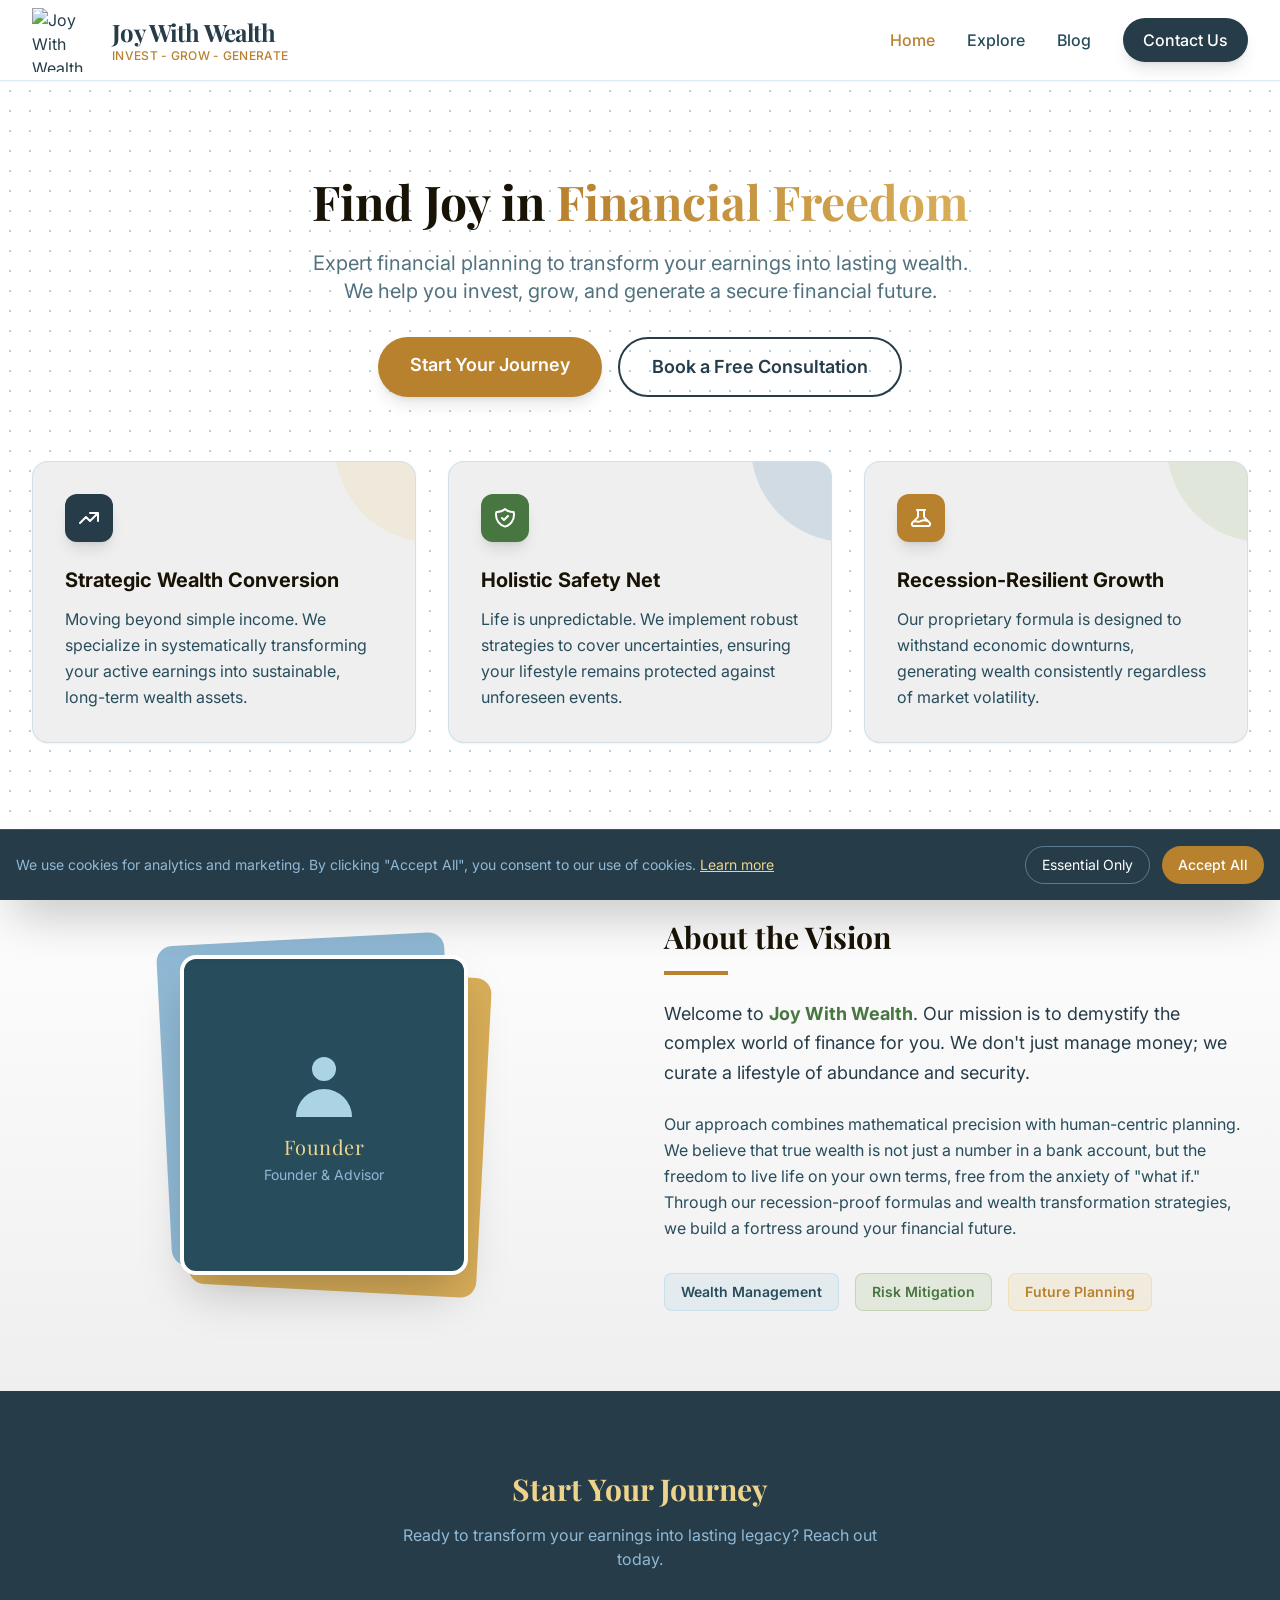
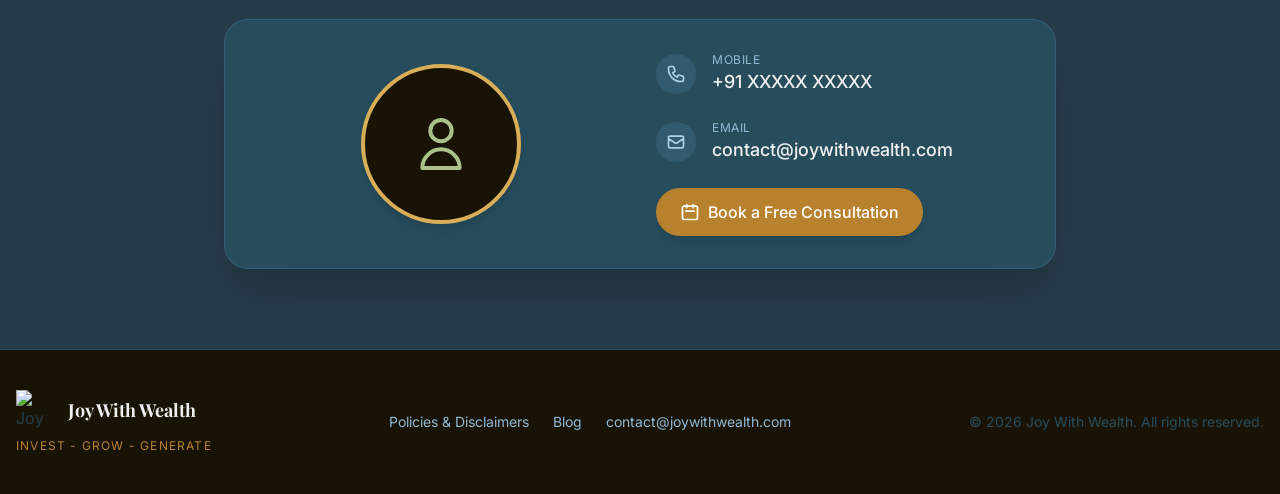
==== index.html @ 0e6ab683 "Initial site content Static site with homepage, explore, blog, policies, and 404 pages. Blog uses cl" ====
<!DOCTYPE html>
<html lang="en">
<head>
    <meta charset="UTF-8">
    <meta name="viewport" content="width=device-width, initial-scale=1.0">
    <title>Joy With Wealth - Expert Financial Planning | Invest, Grow, Generate</title>
    <meta name="description" content="Expert financial planning to transform your earnings into lasting wealth. Joy With Wealth helps you invest, grow, and generate a secure financial future.">
    <meta name="robots" content="index, follow">
    <link rel="canonical" href="https://joywithwealth.com/">

    <!-- Open Graph -->
    <meta property="og:title" content="Joy With Wealth - Expert Financial Planning">
    <meta property="og:description" content="Expert financial planning to transform your earnings into lasting wealth.">
    <meta property="og:type" content="website">
    <meta property="og:url" content="https://joywithwealth.com/">
    <meta property="og:site_name" content="Joy With Wealth">

    <!-- Tailwind CSS -->
    <script src="/assets/js/tailwind.js"></script>
    <script src="/assets/js/tailwind-config.js"></script>

    <!-- Google Fonts -->
    <link rel="preconnect" href="https://fonts.googleapis.com">
    <link rel="preconnect" href="https://fonts.gstatic.com" crossorigin>
    <link href="https://fonts.googleapis.com/css2?family=Inter:wght@300;400;600&family=Playfair+Display:wght@700&display=swap" rel="stylesheet">

    <style>
        html { scroll-behavior: smooth; }
        ::-webkit-scrollbar { width: 10px; }
        ::-webkit-scrollbar-track { background: #EFEFEF; }
        ::-webkit-scrollbar-thumb { background: #90B9D5; border-radius: 5px; }
        ::-webkit-scrollbar-thumb:hover { background: #548DB3; }
        .hero-pattern {
            background-image: radial-gradient(#AAD3E4 1px, transparent 1px);
            background-size: 20px 20px;
        }
    </style>
</head>
<body class="bg-off-white text-tar-blue font-sans selection:bg-honey-bronze selection:text-pitch-black">

    <!-- Navigation -->
    <nav class="sticky top-0 z-50 bg-pure-white/95 backdrop-blur-sm shadow-sm border-b border-powder-blue/30">
        <div class="max-w-7xl mx-auto px-4 sm:px-6 lg:px-8">
            <div class="flex justify-between items-center h-20">

                <!-- Logo & Brand -->
                <div class="flex items-center gap-4">
                    <div class="w-16 h-16 flex-shrink-0">
                        <img src="/assets/images/logonew.svg" alt="Joy With Wealth logo" width="64" height="64">
                    </div>
                    <div class="flex flex-col">
                        <a href="/" class="font-serif text-2xl font-bold text-tar-blue tracking-tight">Joy With Wealth</a>
                        <span class="text-xs font-medium text-dark-goldenrod tracking-wide uppercase">Invest - Grow - Generate</span>
                    </div>
                </div>

                <!-- Desktop Menu -->
                <div class="hidden md:flex space-x-8 items-center">
                    <a href="/" class="text-dark-goldenrod font-medium transition-colors duration-200">Home</a>
                    <a href="/explore/" class="text-charcoal-blue hover:text-dark-goldenrod font-medium transition-colors duration-200">Explore</a>
                    <a href="/blog/" class="text-charcoal-blue hover:text-dark-goldenrod font-medium transition-colors duration-200">Blog</a>
                    <a href="#contact" class="px-5 py-2.5 bg-tar-blue text-pure-white rounded-full font-medium hover:bg-charcoal-blue transition-colors shadow-lg hover:shadow-xl transform hover:-translate-y-0.5 duration-200">Contact Us</a>
                </div>

                <!-- Mobile Menu Button -->
                <div class="md:hidden flex items-center">
                    <button id="mobile-menu-btn" class="text-tar-blue hover:text-dark-goldenrod focus:outline-none" aria-label="Toggle menu">
                        <svg class="h-8 w-8" fill="none" viewBox="0 0 24 24" stroke="currentColor">
                            <path stroke-linecap="round" stroke-linejoin="round" stroke-width="2" d="M4 6h16M4 12h16M4 18h16"/>
                        </svg>
                    </button>
                </div>
            </div>
        </div>

        <!-- Mobile Menu -->
        <div id="mobile-menu" class="hidden md:hidden bg-pure-white border-t border-powder-blue/20">
            <div class="px-4 pt-2 pb-6 space-y-2 shadow-inner">
                <a href="/" class="block px-3 py-3 text-base font-medium text-dark-goldenrod hover:bg-off-white rounded-md">Home</a>
                <a href="/explore/" class="block px-3 py-3 text-base font-medium text-tar-blue hover:bg-off-white hover:text-dark-goldenrod rounded-md">Explore</a>
                <a href="/blog/" class="block px-3 py-3 text-base font-medium text-tar-blue hover:bg-off-white hover:text-dark-goldenrod rounded-md">Blog</a>
                <a href="#contact" class="block px-3 py-3 text-base font-medium text-tar-blue hover:bg-off-white hover:text-dark-goldenrod rounded-md">Contact</a>
            </div>
        </div>
    </nav>

    <!-- Hero Section -->
    <header class="relative bg-pure-white overflow-hidden hero-pattern">
        <div class="max-w-7xl mx-auto px-4 sm:px-6 lg:px-8 py-16 md:py-24">

            <!-- Headline -->
            <div class="text-center max-w-3xl mx-auto mb-16">
                <h1 class="text-4xl md:text-5xl font-serif font-bold text-pitch-black mb-6 leading-tight">
                    Find Joy in <span class="text-transparent bg-clip-text bg-gradient-to-r from-dark-goldenrod to-honey-bronze">Financial Freedom</span>
                </h1>
                <p class="text-lg md:text-xl text-charcoal-blue/80 max-w-2xl mx-auto mb-8">
                    Expert financial planning to transform your earnings into lasting wealth. We help you invest, grow, and generate a secure financial future.
                </p>
                <div class="flex flex-col sm:flex-row gap-4 justify-center">
                    <!-- Razorpay Payment Link placeholder - replace URL before launch -->
                    <a href="#contact" class="px-8 py-3.5 bg-dark-goldenrod text-pure-white rounded-full font-semibold hover:bg-honey-bronze transition-colors shadow-lg hover:shadow-xl transform hover:-translate-y-0.5 duration-200 text-lg">
                        Start Your Journey
                    </a>
                    <!-- Calendly link placeholder - replace URL before launch -->
                    <a href="#contact" class="px-8 py-3.5 border-2 border-tar-blue text-tar-blue rounded-full font-semibold hover:bg-tar-blue hover:text-pure-white transition-colors duration-200 text-lg">
                        Book a Free Consultation
                    </a>
                </div>
            </div>

            <!-- Services Grid -->
            <div class="grid grid-cols-1 md:grid-cols-3 gap-8">

                <!-- Service 1 -->
                <div class="bg-off-white rounded-2xl p-8 border border-powder-blue/30 shadow-sm hover:shadow-md transition-shadow duration-300 relative overflow-hidden group">
                    <div class="absolute top-0 right-0 w-24 h-24 bg-light-gold/20 rounded-bl-full -mr-4 -mt-4 transition-transform group-hover:scale-110"></div>
                    <div class="w-12 h-12 bg-tar-blue rounded-xl flex items-center justify-center mb-6 text-pure-white shadow-lg">
                        <svg class="w-6 h-6" fill="none" stroke="currentColor" viewBox="0 0 24 24"><path stroke-linecap="round" stroke-linejoin="round" stroke-width="2" d="M13 7h8m0 0v8m0-8l-8 8-4-4-6 6"></path></svg>
                    </div>
                    <h3 class="text-xl font-bold text-pitch-black mb-3">Strategic Wealth Conversion</h3>
                    <p class="text-charcoal-blue leading-relaxed">
                        Moving beyond simple income. We specialize in systematically transforming your active earnings into sustainable, long-term wealth assets.
                    </p>
                </div>

                <!-- Service 2 -->
                <div class="bg-off-white rounded-2xl p-8 border border-powder-blue/30 shadow-sm hover:shadow-md transition-shadow duration-300 relative overflow-hidden group">
                    <div class="absolute top-0 right-0 w-24 h-24 bg-air-force-blue/20 rounded-bl-full -mr-4 -mt-4 transition-transform group-hover:scale-110"></div>
                    <div class="w-12 h-12 bg-fern rounded-xl flex items-center justify-center mb-6 text-pure-white shadow-lg">
                        <svg class="w-6 h-6" fill="none" stroke="currentColor" viewBox="0 0 24 24"><path stroke-linecap="round" stroke-linejoin="round" stroke-width="2" d="M9 12l2 2 4-4m5.618-4.016A11.955 11.955 0 0112 2.944a11.955 11.955 0 01-8.618 3.04A12.02 12.02 0 003 9c0 5.591 3.824 10.29 9 11.622 5.176-1.332 9-6.03 9-11.622 0-1.042-.133-2.052-.382-3.016z"></path></svg>
                    </div>
                    <h3 class="text-xl font-bold text-pitch-black mb-3">Holistic Safety Net</h3>
                    <p class="text-charcoal-blue leading-relaxed">
                        Life is unpredictable. We implement robust strategies to cover uncertainties, ensuring your lifestyle remains protected against unforeseen events.
                    </p>
                </div>

                <!-- Service 3 -->
                <div class="bg-off-white rounded-2xl p-8 border border-powder-blue/30 shadow-sm hover:shadow-md transition-shadow duration-300 relative overflow-hidden group">
                    <div class="absolute top-0 right-0 w-24 h-24 bg-muted-olive/20 rounded-bl-full -mr-4 -mt-4 transition-transform group-hover:scale-110"></div>
                    <div class="w-12 h-12 bg-dark-goldenrod rounded-xl flex items-center justify-center mb-6 text-pure-white shadow-lg">
                        <svg class="w-6 h-6" fill="none" stroke="currentColor" viewBox="0 0 24 24"><path stroke-linecap="round" stroke-linejoin="round" stroke-width="2" d="M19.428 15.428a2 2 0 00-1.022-.547l-2.384-.477a6 6 0 00-3.86.517l-.318.158a6 6 0 01-3.86.517L6.05 15.21a2 2 0 00-1.806.547M8 4h8l-1 1v5.172a2 2 0 00.586 1.414l5 5c1.26 1.26.367 3.414-1.415 3.414H4.828c-1.782 0-2.674-2.154-1.414-3.414l5-5A2 2 0 009 10.172V5L8 4z"></path></svg>
                    </div>
                    <h3 class="text-xl font-bold text-pitch-black mb-3">Recession-Resilient Growth</h3>
                    <p class="text-charcoal-blue leading-relaxed">
                        Our proprietary formula is designed to withstand economic downturns, generating wealth consistently regardless of market volatility.
                    </p>
                </div>

            </div>
        </div>
    </header>

    <!-- About Section -->
    <section id="about" class="py-20 bg-gradient-to-b from-pure-white to-off-white">
        <div class="max-w-7xl mx-auto px-4 sm:px-6 lg:px-8">
            <div class="flex flex-col md:flex-row items-center gap-12">

                <!-- Photo Area -->
                <div class="w-full md:w-1/2 flex justify-center">
                    <div class="relative">
                        <div class="absolute -top-4 -left-4 w-full h-full bg-powder-blue rounded-2xl transform -rotate-3"></div>
                        <div class="absolute -bottom-4 -right-4 w-full h-full bg-honey-bronze rounded-2xl transform rotate-3"></div>

                        <!-- Placeholder - replace with actual founder photo -->
                        <div class="relative w-72 h-80 bg-charcoal-blue rounded-2xl overflow-hidden shadow-2xl flex items-center justify-center border-4 border-pure-white">
                            <div class="text-center">
                                <svg class="w-20 h-20 text-light-blue mx-auto mb-2" fill="currentColor" viewBox="0 0 20 20">
                                    <path fill-rule="evenodd" d="M10 9a3 3 0 100-6 3 3 0 000 6zm-7 9a7 7 0 1114 0H3z" clip-rule="evenodd" />
                                </svg>
                                <span class="text-light-gold font-serif text-xl tracking-wide">Founder</span>
                                <p class="text-sm text-powder-blue mt-1">Founder & Advisor</p>
                            </div>
                        </div>
                    </div>
                </div>

                <!-- Text Content -->
                <div class="w-full md:w-1/2 text-center md:text-left">
                    <h2 class="text-3xl font-serif font-bold text-pitch-black mb-4">About the Vision</h2>
                    <div class="w-16 h-1 bg-dark-goldenrod mb-6 mx-auto md:mx-0"></div>
                    <p class="text-lg text-tar-blue mb-6 leading-relaxed">
                        Welcome to <span class="font-bold text-fern">Joy With Wealth</span>. Our mission is to demystify the complex world of finance for you. We don't just manage money; we curate a lifestyle of abundance and security.
                    </p>
                    <p class="text-charcoal-blue mb-8 leading-relaxed">
                        Our approach combines mathematical precision with human-centric planning. We believe that true wealth is not just a number in a bank account, but the freedom to live life on your own terms, free from the anxiety of "what if." Through our recession-proof formulas and wealth transformation strategies, we build a fortress around your financial future.
                    </p>

                    <div class="flex flex-wrap gap-4 justify-center md:justify-start">
                        <span class="px-4 py-2 bg-light-blue/20 text-charcoal-blue rounded-lg text-sm font-semibold border border-light-blue/50">Wealth Management</span>
                        <span class="px-4 py-2 bg-muted-olive/20 text-fern rounded-lg text-sm font-semibold border border-muted-olive/50">Risk Mitigation</span>
                        <span class="px-4 py-2 bg-light-gold/20 text-dark-goldenrod rounded-lg text-sm font-semibold border border-light-gold/50">Future Planning</span>
                    </div>
                </div>

            </div>
        </div>
    </section>

    <!-- Contact Section -->
    <section id="contact" class="py-20 bg-tar-blue text-pure-white">
        <div class="max-w-4xl mx-auto px-4 sm:px-6 lg:px-8 text-center">

            <h2 class="text-3xl font-serif font-bold text-light-gold mb-4">Start Your Journey</h2>
            <p class="text-powder-blue mb-12 max-w-lg mx-auto">Ready to transform your earnings into lasting legacy? Reach out today.</p>

            <div class="grid grid-cols-1 md:grid-cols-2 gap-8 items-center bg-charcoal-blue p-8 rounded-3xl shadow-2xl border border-air-force-blue/30">

                <!-- Contact Person Photo Placeholder -->
                <div class="flex justify-center">
                    <div class="w-40 h-40 bg-pitch-black rounded-full flex items-center justify-center border-4 border-honey-bronze shadow-lg">
                        <svg class="w-16 h-16 text-muted-olive" fill="none" stroke="currentColor" viewBox="0 0 24 24">
                            <path stroke-linecap="round" stroke-linejoin="round" stroke-width="1.5" d="M16 7a4 4 0 11-8 0 4 4 0 018 0zM12 14a7 7 0 00-7 7h14a7 7 0 00-7-7z"></path>
                        </svg>
                    </div>
                </div>

                <!-- Contact Details -->
                <div class="space-y-6 text-left">
                    <div class="flex items-center gap-4 group">
                        <div class="w-10 h-10 bg-air-force-blue/20 rounded-full flex items-center justify-center group-hover:bg-air-force-blue/40 transition-colors">
                            <svg class="w-5 h-5 text-light-blue" fill="none" stroke="currentColor" viewBox="0 0 24 24"><path stroke-linecap="round" stroke-linejoin="round" stroke-width="2" d="M3 5a2 2 0 012-2h3.28a1 1 0 01.948.684l1.498 4.493a1 1 0 01-.502 1.21l-2.257 1.13a11.042 11.042 0 005.516 5.516l1.13-2.257a1 1 0 011.21-.502l4.493 1.498a1 1 0 01.684.949V19a2 2 0 01-2 2h-1C9.716 21 3 14.284 3 6V5z"></path></svg>
                        </div>
                        <div>
                            <p class="text-xs text-powder-blue uppercase tracking-wider">Mobile</p>
                            <!-- Replace with actual phone number before launch -->
                            <p class="text-lg font-medium text-off-white">+91 XXXXX XXXXX</p>
                        </div>
                    </div>

                    <div class="flex items-center gap-4 group">
                        <div class="w-10 h-10 bg-air-force-blue/20 rounded-full flex items-center justify-center group-hover:bg-air-force-blue/40 transition-colors">
                            <svg class="w-5 h-5 text-light-blue" fill="none" stroke="currentColor" viewBox="0 0 24 24"><path stroke-linecap="round" stroke-linejoin="round" stroke-width="2" d="M3 8l7.89 5.26a2 2 0 002.22 0L21 8M5 19h14a2 2 0 002-2V7a2 2 0 00-2-2H5a2 2 0 00-2 2v10a2 2 0 002 2z"></path></svg>
                        </div>
                        <div>
                            <p class="text-xs text-powder-blue uppercase tracking-wider">Email</p>
                            <a href="mailto:contact@joywithwealth.com" class="text-lg font-medium text-off-white hover:text-light-gold transition-colors">contact@joywithwealth.com</a>
                        </div>
                    </div>

                    <!-- Calendly booking link placeholder -->
                    <a href="#" class="inline-flex items-center gap-2 px-6 py-3 bg-dark-goldenrod text-pure-white rounded-full font-medium hover:bg-honey-bronze transition-colors shadow-lg">
                        <svg class="w-5 h-5" fill="none" stroke="currentColor" viewBox="0 0 24 24"><path stroke-linecap="round" stroke-linejoin="round" stroke-width="2" d="M8 7V3m8 4V3m-9 8h10M5 21h14a2 2 0 002-2V7a2 2 0 00-2-2H5a2 2 0 00-2 2v12a2 2 0 002 2z"></path></svg>
                        Book a Free Consultation
                    </a>
                </div>

            </div>
        </div>
    </section>

    <!-- Footer -->
    <footer class="bg-pitch-black py-10 border-t border-charcoal-blue">
        <div class="max-w-7xl mx-auto px-4">
            <div class="flex flex-col md:flex-row justify-between items-center gap-6">
                <div class="flex flex-col items-center md:items-start gap-2">
                    <div class="flex items-center gap-3">
                        <img src="/assets/images/logonew.svg" alt="Joy With Wealth" class="w-10 h-10">
                        <span class="font-serif text-lg font-bold text-off-white">Joy With Wealth</span>
                    </div>
                    <span class="text-xs text-dark-goldenrod uppercase tracking-widest">Invest - Grow - Generate</span>
                </div>
                <div class="flex flex-wrap gap-6 text-sm">
                    <a href="/policies/" class="text-powder-blue hover:text-light-gold transition-colors">Policies & Disclaimers</a>
                    <a href="/blog/" class="text-powder-blue hover:text-light-gold transition-colors">Blog</a>
                    <a href="mailto:contact@joywithwealth.com" class="text-powder-blue hover:text-light-gold transition-colors">contact@joywithwealth.com</a>
                </div>
                <p class="text-charcoal-blue text-sm">&copy; 2026 Joy With Wealth. All rights reserved.</p>
            </div>
        </div>
    </footer>

    <!-- Common JS (mobile menu, cookie consent, analytics) -->
    <script src="/assets/js/common.js"></script>
</body>
</html>
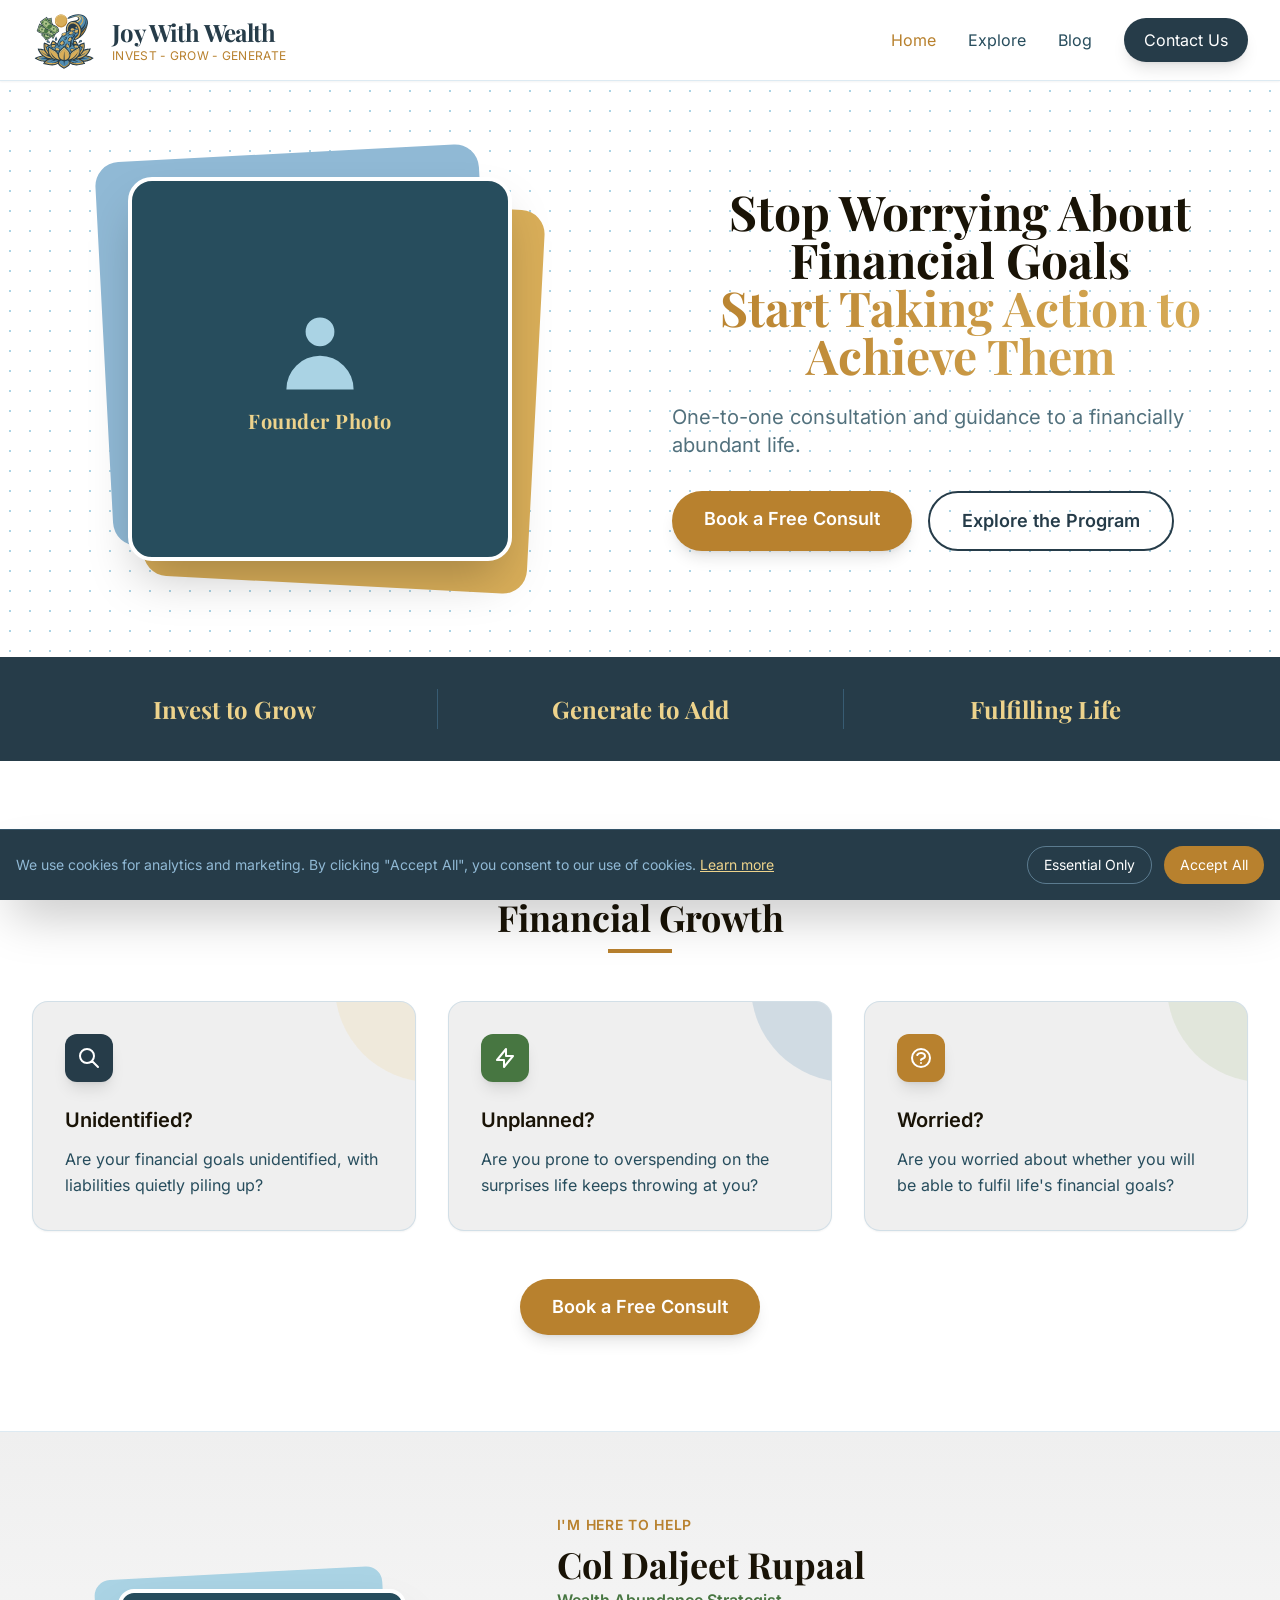
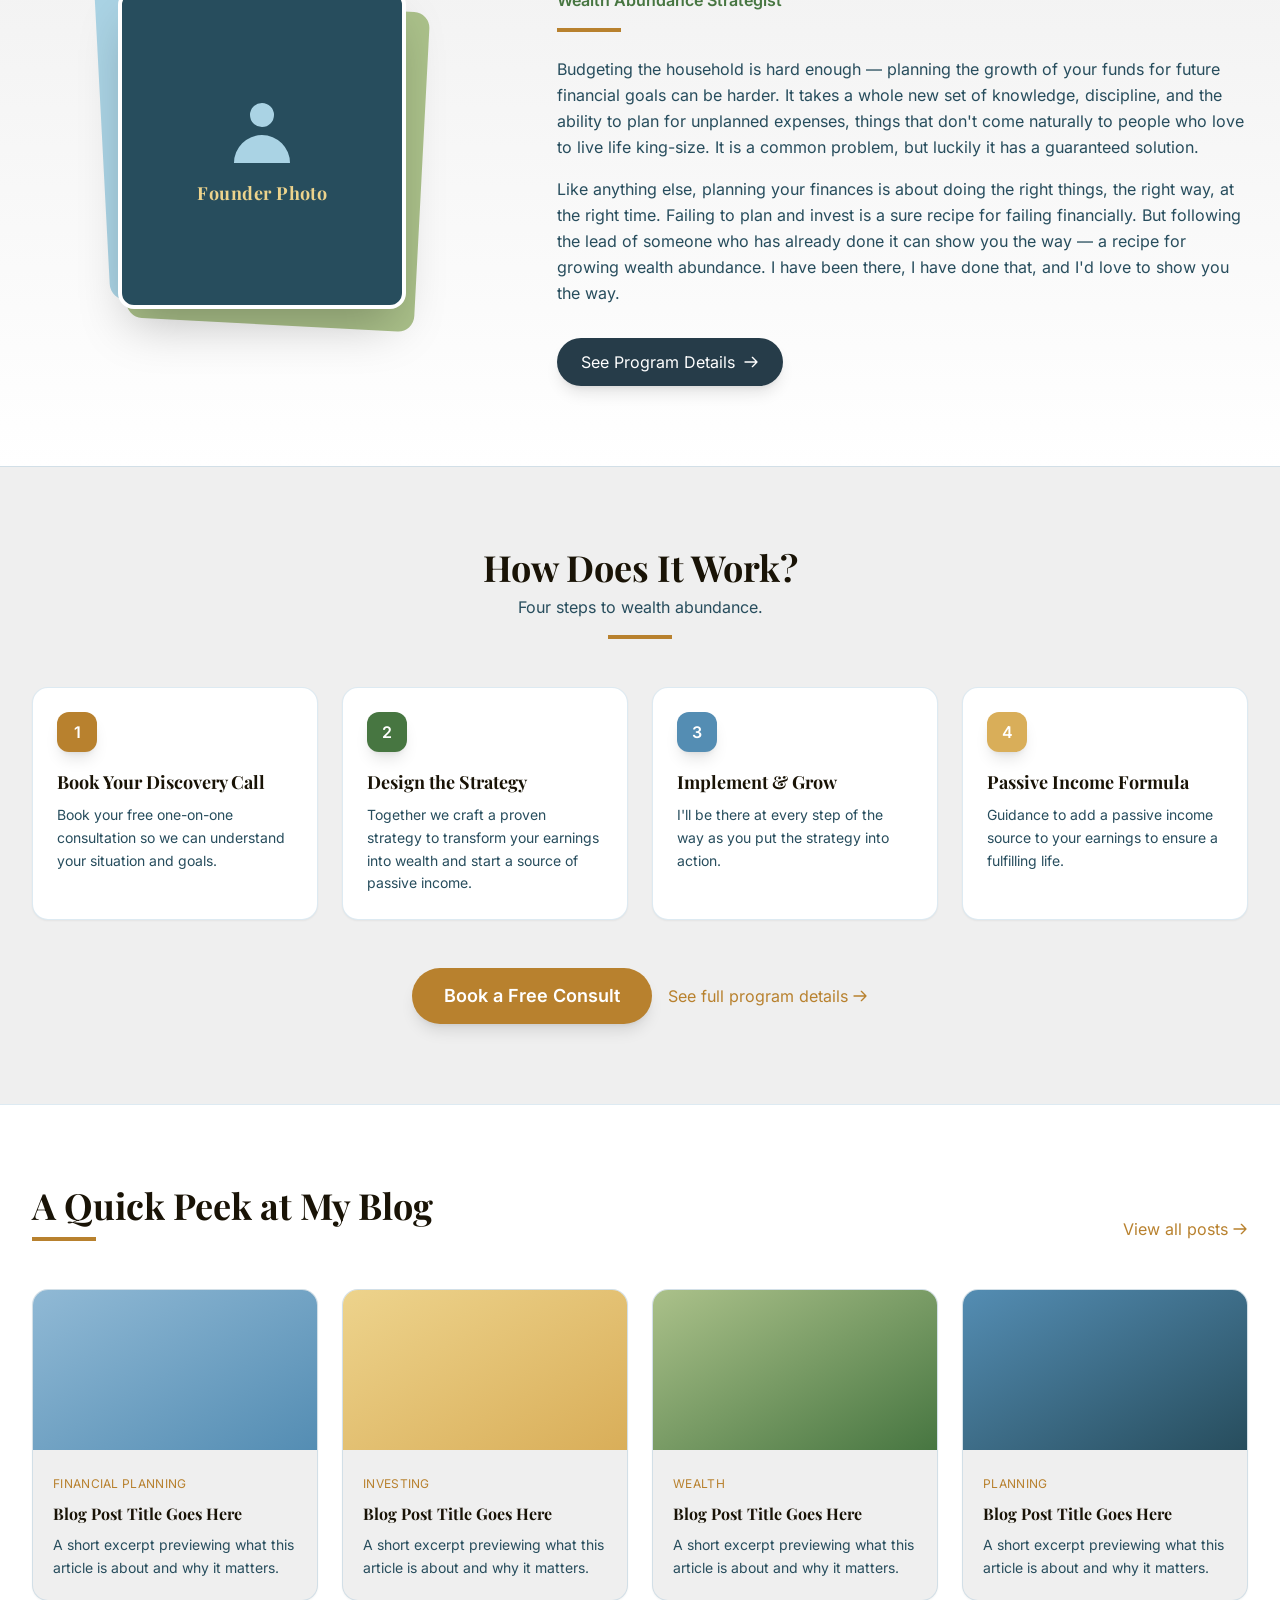
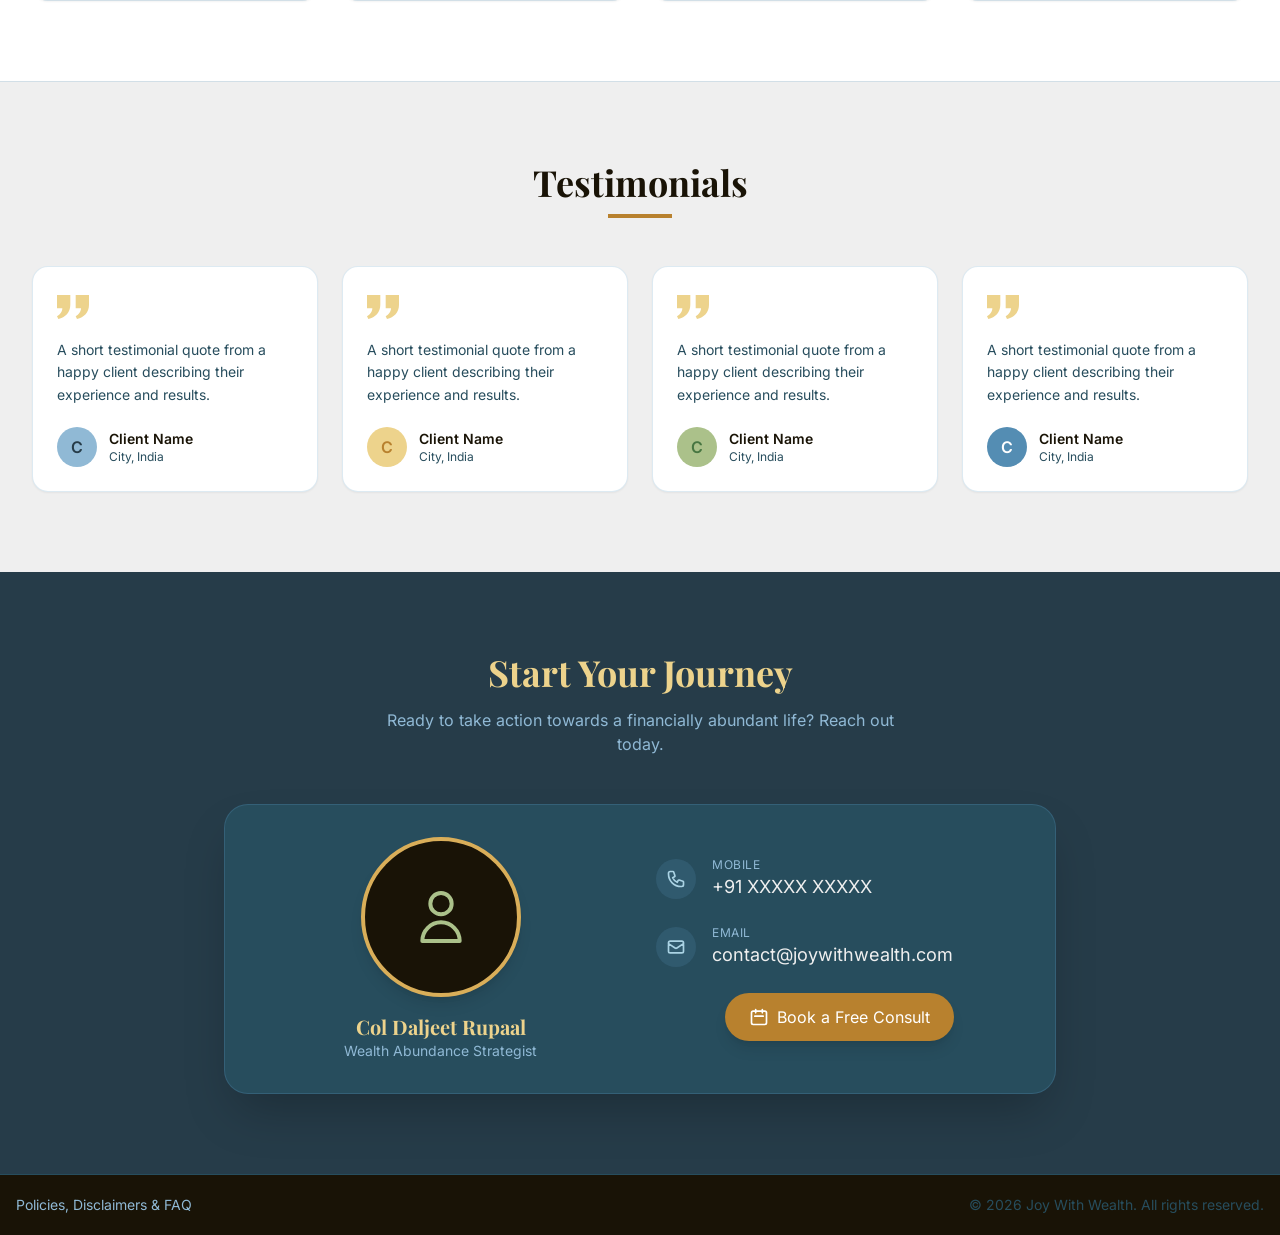
==== commit 72cd9317: "Rework site content, self-host assets, rewrite policies - Homepage: rebuild around founder content (" ====
--- a/index.html
+++ b/index.html
@@ -3,14 +3,14 @@
 <head>
     <meta charset="UTF-8">
     <meta name="viewport" content="width=device-width, initial-scale=1.0">
-    <title>Joy With Wealth - Expert Financial Planning | Invest, Grow, Generate</title>
-    <meta name="description" content="Expert financial planning to transform your earnings into lasting wealth. Joy With Wealth helps you invest, grow, and generate a secure financial future.">
+    <title>Joy With Wealth - Wealth Abundance Strategist | Invest, Grow, Generate</title>
+    <meta name="description" content="One-to-one consultation and guidance to a financially abundant life. Stop worrying about financial goals and start taking action to achieve them with Joy With Wealth.">
     <meta name="robots" content="index, follow">
     <link rel="canonical" href="https://joywithwealth.com/">
 
     <!-- Open Graph -->
-    <meta property="og:title" content="Joy With Wealth - Expert Financial Planning">
-    <meta property="og:description" content="Expert financial planning to transform your earnings into lasting wealth.">
+    <meta property="og:title" content="Joy With Wealth - Wealth Abundance Strategist">
+    <meta property="og:description" content="One-to-one consultation and guidance to a financially abundant life.">
     <meta property="og:type" content="website">
     <meta property="og:url" content="https://joywithwealth.com/">
     <meta property="og:site_name" content="Joy With Wealth">
@@ -19,10 +19,8 @@
     <script src="/assets/js/tailwind.js"></script>
     <script src="/assets/js/tailwind-config.js"></script>
 
-    <!-- Google Fonts -->
-    <link rel="preconnect" href="https://fonts.googleapis.com">
-    <link rel="preconnect" href="https://fonts.gstatic.com" crossorigin>
-    <link href="https://fonts.googleapis.com/css2?family=Inter:wght@300;400;600&family=Playfair+Display:wght@700&display=swap" rel="stylesheet">
+    <!-- Fonts (self-hosted) -->
+    <link rel="stylesheet" href="/assets/css/fonts.css">
 
     <style>
         html { scroll-behavior: smooth; }
@@ -84,134 +82,364 @@
         </div>
     </nav>
 
-    <!-- Hero Section -->
+    <!-- ===================================================================== -->
+    <!-- Hero  (2-column: founder photo left, headline + CTA right)            -->
+    <!-- ===================================================================== -->
     <header class="relative bg-pure-white overflow-hidden hero-pattern">
         <div class="max-w-7xl mx-auto px-4 sm:px-6 lg:px-8 py-16 md:py-24">
-
-            <!-- Headline -->
-            <div class="text-center max-w-3xl mx-auto mb-16">
-                <h1 class="text-4xl md:text-5xl font-serif font-bold text-pitch-black mb-6 leading-tight">
-                    Find Joy in <span class="text-transparent bg-clip-text bg-gradient-to-r from-dark-goldenrod to-honey-bronze">Financial Freedom</span>
-                </h1>
-                <p class="text-lg md:text-xl text-charcoal-blue/80 max-w-2xl mx-auto mb-8">
-                    Expert financial planning to transform your earnings into lasting wealth. We help you invest, grow, and generate a secure financial future.
-                </p>
-                <div class="flex flex-col sm:flex-row gap-4 justify-center">
-                    <!-- Razorpay Payment Link placeholder - replace URL before launch -->
-                    <a href="#contact" class="px-8 py-3.5 bg-dark-goldenrod text-pure-white rounded-full font-semibold hover:bg-honey-bronze transition-colors shadow-lg hover:shadow-xl transform hover:-translate-y-0.5 duration-200 text-lg">
-                        Start Your Journey
-                    </a>
-                    <!-- Calendly link placeholder - replace URL before launch -->
-                    <a href="#contact" class="px-8 py-3.5 border-2 border-tar-blue text-tar-blue rounded-full font-semibold hover:bg-tar-blue hover:text-pure-white transition-colors duration-200 text-lg">
-                        Book a Free Consultation
-                    </a>
-                </div>
-            </div>
-
-            <!-- Services Grid -->
+            <div class="grid md:grid-cols-2 gap-12 lg:gap-16 items-center">
+
+                <!-- Photo (left on desktop, below text on mobile) -->
+                <div class="flex justify-center md:order-1 order-2">
+                    <div class="relative">
+                        <div class="absolute -top-6 -left-6 w-full h-full bg-powder-blue rounded-3xl transform -rotate-3"></div>
+                        <div class="absolute -bottom-6 -right-6 w-full h-full bg-honey-bronze rounded-3xl transform rotate-3"></div>
+                        <!-- Placeholder - replace with actual founder photo (1:1 square) -->
+                        <div class="relative w-80 h-80 sm:w-96 sm:h-96 bg-charcoal-blue rounded-3xl overflow-hidden shadow-2xl flex items-center justify-center border-4 border-pure-white">
+                            <div class="text-center">
+                                <svg class="w-24 h-24 text-light-blue mx-auto mb-2" fill="currentColor" viewBox="0 0 20 20">
+                                    <path fill-rule="evenodd" d="M10 9a3 3 0 100-6 3 3 0 000 6zm-7 9a7 7 0 1114 0H3z" clip-rule="evenodd" />
+                                </svg>
+                                <span class="text-light-gold font-serif text-xl tracking-wide">Founder Photo</span>
+                            </div>
+                        </div>
+                    </div>
+                </div>
+
+                <!-- Headline + CTA (right on desktop, top on mobile) -->
+                <div class="text-center md:text-left md:order-2 order-1">
+                    <h1 class="text-4xl md:text-5xl font-serif font-bold text-pitch-black mb-6 leading-tight text-center">
+                        Stop Worrying About Financial Goals
+                        <span class="block text-transparent bg-clip-text bg-gradient-to-r from-dark-goldenrod to-honey-bronze">Start Taking Action to Achieve Them</span>
+                    </h1>
+                    <p class="text-lg md:text-xl text-charcoal-blue/80 mb-8 max-w-xl mx-auto md:mx-0">
+                        One-to-one consultation and guidance to a financially abundant life.
+                    </p>
+                    <div class="flex flex-col sm:flex-row gap-4 justify-center md:justify-start">
+                        <a href="#contact" class="px-8 py-3.5 bg-dark-goldenrod text-pure-white rounded-full font-semibold hover:bg-honey-bronze transition-colors shadow-lg hover:shadow-xl transform hover:-translate-y-0.5 duration-200 text-lg text-center">
+                            Book a Free Consult
+                        </a>
+                        <a href="/explore/" class="px-8 py-3.5 border-2 border-tar-blue text-tar-blue rounded-full font-semibold hover:bg-tar-blue hover:text-pure-white transition-colors duration-200 text-lg text-center">
+                            Explore the Program
+                        </a>
+                    </div>
+                </div>
+
+            </div>
+        </div>
+    </header>
+
+    <!-- ===================================================================== -->
+    <!-- Brand triad strip                                                     -->
+    <!-- ===================================================================== -->
+    <section class="bg-tar-blue text-pure-white">
+        <div class="max-w-7xl mx-auto px-4 sm:px-6 lg:px-8 py-8">
+            <div class="grid grid-cols-1 sm:grid-cols-3 text-center divide-y sm:divide-y-0 sm:divide-x divide-air-force-blue/40">
+                <div class="px-4 py-3 sm:py-1">
+                    <p class="font-serif text-xl md:text-2xl text-light-gold">Invest to Grow</p>
+                </div>
+                <div class="px-4 py-3 sm:py-1">
+                    <p class="font-serif text-xl md:text-2xl text-light-gold">Generate to Add</p>
+                </div>
+                <div class="px-4 py-3 sm:py-1">
+                    <p class="font-serif text-xl md:text-2xl text-light-gold">Fulfilling Life</p>
+                </div>
+            </div>
+        </div>
+    </section>
+
+    <!-- ===================================================================== -->
+    <!-- The most common challenges  (row of 3 cards)                          -->
+    <!-- ===================================================================== -->
+    <section class="bg-pure-white py-16 md:py-24">
+        <div class="max-w-7xl mx-auto px-4 sm:px-6 lg:px-8">
+            <div class="text-center max-w-2xl mx-auto mb-12">
+                <h2 class="text-3xl md:text-4xl font-serif font-bold text-pitch-black mb-3">The Most Common Challenges to Financial Growth</h2>
+                <div class="w-16 h-1 bg-dark-goldenrod mx-auto"></div>
+            </div>
+
             <div class="grid grid-cols-1 md:grid-cols-3 gap-8">
 
-                <!-- Service 1 -->
+                <!-- Challenge 1 -->
                 <div class="bg-off-white rounded-2xl p-8 border border-powder-blue/30 shadow-sm hover:shadow-md transition-shadow duration-300 relative overflow-hidden group">
                     <div class="absolute top-0 right-0 w-24 h-24 bg-light-gold/20 rounded-bl-full -mr-4 -mt-4 transition-transform group-hover:scale-110"></div>
                     <div class="w-12 h-12 bg-tar-blue rounded-xl flex items-center justify-center mb-6 text-pure-white shadow-lg">
-                        <svg class="w-6 h-6" fill="none" stroke="currentColor" viewBox="0 0 24 24"><path stroke-linecap="round" stroke-linejoin="round" stroke-width="2" d="M13 7h8m0 0v8m0-8l-8 8-4-4-6 6"></path></svg>
-                    </div>
-                    <h3 class="text-xl font-bold text-pitch-black mb-3">Strategic Wealth Conversion</h3>
+                        <svg class="w-6 h-6" fill="none" stroke="currentColor" viewBox="0 0 24 24"><path stroke-linecap="round" stroke-linejoin="round" stroke-width="2" d="M21 21l-6-6m2-5a7 7 0 11-14 0 7 7 0 0114 0z"></path></svg>
+                    </div>
+                    <h3 class="text-xl font-bold text-pitch-black mb-3">Unidentified?</h3>
                     <p class="text-charcoal-blue leading-relaxed">
-                        Moving beyond simple income. We specialize in systematically transforming your active earnings into sustainable, long-term wealth assets.
-                    </p>
-                </div>
-
-                <!-- Service 2 -->
+                        Are your financial goals unidentified, with liabilities quietly piling up?
+                    </p>
+                </div>
+
+                <!-- Challenge 2 -->
                 <div class="bg-off-white rounded-2xl p-8 border border-powder-blue/30 shadow-sm hover:shadow-md transition-shadow duration-300 relative overflow-hidden group">
                     <div class="absolute top-0 right-0 w-24 h-24 bg-air-force-blue/20 rounded-bl-full -mr-4 -mt-4 transition-transform group-hover:scale-110"></div>
                     <div class="w-12 h-12 bg-fern rounded-xl flex items-center justify-center mb-6 text-pure-white shadow-lg">
-                        <svg class="w-6 h-6" fill="none" stroke="currentColor" viewBox="0 0 24 24"><path stroke-linecap="round" stroke-linejoin="round" stroke-width="2" d="M9 12l2 2 4-4m5.618-4.016A11.955 11.955 0 0112 2.944a11.955 11.955 0 01-8.618 3.04A12.02 12.02 0 003 9c0 5.591 3.824 10.29 9 11.622 5.176-1.332 9-6.03 9-11.622 0-1.042-.133-2.052-.382-3.016z"></path></svg>
-                    </div>
-                    <h3 class="text-xl font-bold text-pitch-black mb-3">Holistic Safety Net</h3>
+                        <svg class="w-6 h-6" fill="none" stroke="currentColor" viewBox="0 0 24 24"><path stroke-linecap="round" stroke-linejoin="round" stroke-width="2" d="M13 10V3L4 14h7v7l9-11h-7z"></path></svg>
+                    </div>
+                    <h3 class="text-xl font-bold text-pitch-black mb-3">Unplanned?</h3>
                     <p class="text-charcoal-blue leading-relaxed">
-                        Life is unpredictable. We implement robust strategies to cover uncertainties, ensuring your lifestyle remains protected against unforeseen events.
-                    </p>
-                </div>
-
-                <!-- Service 3 -->
+                        Are you prone to overspending on the surprises life keeps throwing at you?
+                    </p>
+                </div>
+
+                <!-- Challenge 3 -->
                 <div class="bg-off-white rounded-2xl p-8 border border-powder-blue/30 shadow-sm hover:shadow-md transition-shadow duration-300 relative overflow-hidden group">
                     <div class="absolute top-0 right-0 w-24 h-24 bg-muted-olive/20 rounded-bl-full -mr-4 -mt-4 transition-transform group-hover:scale-110"></div>
                     <div class="w-12 h-12 bg-dark-goldenrod rounded-xl flex items-center justify-center mb-6 text-pure-white shadow-lg">
-                        <svg class="w-6 h-6" fill="none" stroke="currentColor" viewBox="0 0 24 24"><path stroke-linecap="round" stroke-linejoin="round" stroke-width="2" d="M19.428 15.428a2 2 0 00-1.022-.547l-2.384-.477a6 6 0 00-3.86.517l-.318.158a6 6 0 01-3.86.517L6.05 15.21a2 2 0 00-1.806.547M8 4h8l-1 1v5.172a2 2 0 00.586 1.414l5 5c1.26 1.26.367 3.414-1.415 3.414H4.828c-1.782 0-2.674-2.154-1.414-3.414l5-5A2 2 0 009 10.172V5L8 4z"></path></svg>
-                    </div>
-                    <h3 class="text-xl font-bold text-pitch-black mb-3">Recession-Resilient Growth</h3>
+                        <svg class="w-6 h-6" fill="none" stroke="currentColor" viewBox="0 0 24 24"><path stroke-linecap="round" stroke-linejoin="round" stroke-width="2" d="M8.228 9c.549-1.165 2.03-2 3.772-2 2.21 0 4 1.343 4 3 0 1.4-1.278 2.575-3.006 2.907-.542.104-.994.54-.994 1.093m0 3h.01M21 12a9 9 0 11-18 0 9 9 0 0118 0z"></path></svg>
+                    </div>
+                    <h3 class="text-xl font-bold text-pitch-black mb-3">Worried?</h3>
                     <p class="text-charcoal-blue leading-relaxed">
-                        Our proprietary formula is designed to withstand economic downturns, generating wealth consistently regardless of market volatility.
-                    </p>
-                </div>
-
-            </div>
-        </div>
-    </header>
-
-    <!-- About Section -->
-    <section id="about" class="py-20 bg-gradient-to-b from-pure-white to-off-white">
-        <div class="max-w-7xl mx-auto px-4 sm:px-6 lg:px-8">
-            <div class="flex flex-col md:flex-row items-center gap-12">
-
-                <!-- Photo Area -->
-                <div class="w-full md:w-1/2 flex justify-center">
+                        Are you worried about whether you will be able to fulfil life's financial goals?
+                    </p>
+                </div>
+
+            </div>
+
+            <div class="flex justify-center mt-12">
+                <a href="#contact" class="px-8 py-3.5 bg-dark-goldenrod text-pure-white rounded-full font-semibold hover:bg-honey-bronze transition-colors shadow-lg hover:shadow-xl transform hover:-translate-y-0.5 duration-200 text-lg text-center">
+                    Book a Free Consult
+                </a>
+            </div>
+        </div>
+    </section>
+
+    <!-- ===================================================================== -->
+    <!-- I'm here to help  (founder, image left + bio right)                   -->
+    <!-- ===================================================================== -->
+    <section id="about" class="py-20 bg-gradient-to-b from-off-white to-pure-white border-t border-powder-blue/30">
+        <div class="max-w-7xl mx-auto px-4 sm:px-6 lg:px-8">
+            <div class="flex flex-col md:flex-row items-center gap-12 lg:gap-16">
+
+                <!-- Founder photo placeholder -->
+                <div class="w-full md:w-2/5 flex justify-center">
                     <div class="relative">
-                        <div class="absolute -top-4 -left-4 w-full h-full bg-powder-blue rounded-2xl transform -rotate-3"></div>
-                        <div class="absolute -bottom-4 -right-4 w-full h-full bg-honey-bronze rounded-2xl transform rotate-3"></div>
-
+                        <div class="absolute -top-4 -left-4 w-full h-full bg-light-blue rounded-2xl transform -rotate-3"></div>
+                        <div class="absolute -bottom-4 -right-4 w-full h-full bg-muted-olive rounded-2xl transform rotate-3"></div>
                         <!-- Placeholder - replace with actual founder photo -->
                         <div class="relative w-72 h-80 bg-charcoal-blue rounded-2xl overflow-hidden shadow-2xl flex items-center justify-center border-4 border-pure-white">
                             <div class="text-center">
                                 <svg class="w-20 h-20 text-light-blue mx-auto mb-2" fill="currentColor" viewBox="0 0 20 20">
                                     <path fill-rule="evenodd" d="M10 9a3 3 0 100-6 3 3 0 000 6zm-7 9a7 7 0 1114 0H3z" clip-rule="evenodd" />
                                 </svg>
-                                <span class="text-light-gold font-serif text-xl tracking-wide">Founder</span>
-                                <p class="text-sm text-powder-blue mt-1">Founder & Advisor</p>
+                                <span class="text-light-gold font-serif text-lg tracking-wide">Founder Photo</span>
                             </div>
                         </div>
                     </div>
                 </div>
 
-                <!-- Text Content -->
-                <div class="w-full md:w-1/2 text-center md:text-left">
-                    <h2 class="text-3xl font-serif font-bold text-pitch-black mb-4">About the Vision</h2>
+                <!-- Bio -->
+                <div class="w-full md:w-3/5 text-center md:text-left">
+                    <span class="text-sm font-semibold text-dark-goldenrod uppercase tracking-wider">I'm Here to Help</span>
+                    <h2 class="text-3xl md:text-4xl font-serif font-bold text-pitch-black mt-2 mb-1">Col Daljeet Rupaal</h2>
+                    <p class="text-fern font-semibold mb-4">Wealth Abundance Strategist</p>
                     <div class="w-16 h-1 bg-dark-goldenrod mb-6 mx-auto md:mx-0"></div>
-                    <p class="text-lg text-tar-blue mb-6 leading-relaxed">
-                        Welcome to <span class="font-bold text-fern">Joy With Wealth</span>. Our mission is to demystify the complex world of finance for you. We don't just manage money; we curate a lifestyle of abundance and security.
+                    <p class="text-charcoal-blue mb-4 leading-relaxed">
+                        Budgeting the household is hard enough &mdash; planning the growth of your funds for future financial goals can be harder. It takes a whole new set of knowledge, discipline, and the ability to plan for unplanned expenses, things that don't come naturally to people who love to live life king-size. It is a common problem, but luckily it has a guaranteed solution.
                     </p>
                     <p class="text-charcoal-blue mb-8 leading-relaxed">
-                        Our approach combines mathematical precision with human-centric planning. We believe that true wealth is not just a number in a bank account, but the freedom to live life on your own terms, free from the anxiety of "what if." Through our recession-proof formulas and wealth transformation strategies, we build a fortress around your financial future.
-                    </p>
-
-                    <div class="flex flex-wrap gap-4 justify-center md:justify-start">
-                        <span class="px-4 py-2 bg-light-blue/20 text-charcoal-blue rounded-lg text-sm font-semibold border border-light-blue/50">Wealth Management</span>
-                        <span class="px-4 py-2 bg-muted-olive/20 text-fern rounded-lg text-sm font-semibold border border-muted-olive/50">Risk Mitigation</span>
-                        <span class="px-4 py-2 bg-light-gold/20 text-dark-goldenrod rounded-lg text-sm font-semibold border border-light-gold/50">Future Planning</span>
-                    </div>
-                </div>
-
-            </div>
-        </div>
-    </section>
-
-    <!-- Contact Section -->
+                        Like anything else, planning your finances is about doing the right things, the right way, at the right time. Failing to plan and invest is a sure recipe for failing financially. But following the lead of someone who has already done it can show you the way &mdash; a recipe for growing wealth abundance. I have been there, I have done that, and I'd love to show you the way.
+                    </p>
+                    <div class="flex justify-center md:justify-start">
+                        <a href="/explore/" class="inline-flex items-center gap-2 px-6 py-3 bg-tar-blue text-pure-white rounded-full font-medium hover:bg-charcoal-blue transition-colors shadow-lg">
+                            See Program Details
+                            <svg class="w-4 h-4" fill="none" stroke="currentColor" viewBox="0 0 24 24"><path stroke-linecap="round" stroke-linejoin="round" stroke-width="2" d="M14 5l7 7m0 0l-7 7m7-7H3"></path></svg>
+                        </a>
+                    </div>
+                </div>
+
+            </div>
+        </div>
+    </section>
+
+    <!-- ===================================================================== -->
+    <!-- How does it work  (4-step overview)                                   -->
+    <!-- ===================================================================== -->
+    <section class="py-20 bg-off-white border-t border-powder-blue/30">
+        <div class="max-w-7xl mx-auto px-4 sm:px-6 lg:px-8">
+            <div class="text-center max-w-2xl mx-auto mb-12">
+                <h2 class="text-3xl md:text-4xl font-serif font-bold text-pitch-black mb-2">How Does It Work?</h2>
+                <p class="text-charcoal-blue">Four steps to wealth abundance.</p>
+                <div class="w-16 h-1 bg-dark-goldenrod mx-auto mt-4"></div>
+            </div>
+
+            <div class="grid grid-cols-1 sm:grid-cols-2 lg:grid-cols-4 gap-6">
+
+                <div class="bg-pure-white rounded-2xl p-6 border border-powder-blue/30 shadow-sm">
+                    <div class="w-10 h-10 bg-dark-goldenrod rounded-xl flex items-center justify-center text-pure-white shadow-lg font-bold mb-4">1</div>
+                    <h3 class="font-serif font-bold text-pitch-black text-lg mb-2">Book Your Discovery Call</h3>
+                    <p class="text-sm text-charcoal-blue leading-relaxed">Book your free one-on-one consultation so we can understand your situation and goals.</p>
+                </div>
+
+                <div class="bg-pure-white rounded-2xl p-6 border border-powder-blue/30 shadow-sm">
+                    <div class="w-10 h-10 bg-fern rounded-xl flex items-center justify-center text-pure-white shadow-lg font-bold mb-4">2</div>
+                    <h3 class="font-serif font-bold text-pitch-black text-lg mb-2">Design the Strategy</h3>
+                    <p class="text-sm text-charcoal-blue leading-relaxed">Together we craft a proven strategy to transform your earnings into wealth and start a source of passive income.</p>
+                </div>
+
+                <div class="bg-pure-white rounded-2xl p-6 border border-powder-blue/30 shadow-sm">
+                    <div class="w-10 h-10 bg-air-force-blue rounded-xl flex items-center justify-center text-pure-white shadow-lg font-bold mb-4">3</div>
+                    <h3 class="font-serif font-bold text-pitch-black text-lg mb-2">Implement &amp; Grow</h3>
+                    <p class="text-sm text-charcoal-blue leading-relaxed">I'll be there at every step of the way as you put the strategy into action.</p>
+                </div>
+
+                <div class="bg-pure-white rounded-2xl p-6 border border-powder-blue/30 shadow-sm">
+                    <div class="w-10 h-10 bg-honey-bronze rounded-xl flex items-center justify-center text-pure-white shadow-lg font-bold mb-4">4</div>
+                    <h3 class="font-serif font-bold text-pitch-black text-lg mb-2">Passive Income Formula</h3>
+                    <p class="text-sm text-charcoal-blue leading-relaxed">Guidance to add a passive income source to your earnings to ensure a fulfilling life.</p>
+                </div>
+
+            </div>
+
+            <div class="flex flex-col sm:flex-row items-center justify-center gap-4 mt-12">
+                <a href="#contact" class="px-8 py-3.5 bg-dark-goldenrod text-pure-white rounded-full font-semibold hover:bg-honey-bronze transition-colors shadow-lg hover:shadow-xl transform hover:-translate-y-0.5 duration-200 text-lg text-center">
+                    Book a Free Consult
+                </a>
+                <a href="/explore/" class="text-dark-goldenrod font-medium hover:text-honey-bronze transition-colors inline-flex items-center gap-1">
+                    See full program details
+                    <svg class="w-4 h-4" fill="none" stroke="currentColor" viewBox="0 0 24 24"><path stroke-linecap="round" stroke-linejoin="round" stroke-width="2" d="M14 5l7 7m0 0l-7 7m7-7H3"></path></svg>
+                </a>
+            </div>
+        </div>
+    </section>
+
+    <!-- ===================================================================== -->
+    <!-- Quick Peek at the Blog  (4 cards)                                     -->
+    <!-- ===================================================================== -->
+    <section class="py-20 bg-pure-white border-t border-powder-blue/30">
+        <div class="max-w-7xl mx-auto px-4 sm:px-6 lg:px-8">
+            <div class="flex flex-col sm:flex-row sm:items-end sm:justify-between gap-4 mb-12">
+                <div>
+                    <h2 class="text-3xl md:text-4xl font-serif font-bold text-pitch-black mb-3">A Quick Peek at My Blog</h2>
+                    <div class="w-16 h-1 bg-dark-goldenrod"></div>
+                </div>
+                <a href="/blog/" class="text-dark-goldenrod font-medium hover:text-honey-bronze transition-colors inline-flex items-center gap-1">
+                    View all posts
+                    <svg class="w-4 h-4" fill="none" stroke="currentColor" viewBox="0 0 24 24"><path stroke-linecap="round" stroke-linejoin="round" stroke-width="2" d="M14 5l7 7m0 0l-7 7m7-7H3"></path></svg>
+                </a>
+            </div>
+
+            <!-- Placeholder cards - to be wired to blog/posts.json -->
+            <div class="grid grid-cols-1 sm:grid-cols-2 lg:grid-cols-4 gap-6">
+                <a href="/blog/" class="group bg-off-white rounded-2xl overflow-hidden border border-powder-blue/30 shadow-sm hover:shadow-lg transition-shadow duration-300">
+                    <div class="h-40 bg-gradient-to-br from-powder-blue to-air-force-blue"></div>
+                    <div class="p-5">
+                        <span class="text-xs font-medium text-dark-goldenrod uppercase tracking-wide">Financial Planning</span>
+                        <h3 class="font-serif font-bold text-pitch-black mt-2 mb-2 group-hover:text-dark-goldenrod transition-colors">Blog Post Title Goes Here</h3>
+                        <p class="text-sm text-charcoal-blue leading-relaxed">A short excerpt previewing what this article is about and why it matters.</p>
+                    </div>
+                </a>
+                <a href="/blog/" class="group bg-off-white rounded-2xl overflow-hidden border border-powder-blue/30 shadow-sm hover:shadow-lg transition-shadow duration-300">
+                    <div class="h-40 bg-gradient-to-br from-light-gold to-honey-bronze"></div>
+                    <div class="p-5">
+                        <span class="text-xs font-medium text-dark-goldenrod uppercase tracking-wide">Investing</span>
+                        <h3 class="font-serif font-bold text-pitch-black mt-2 mb-2 group-hover:text-dark-goldenrod transition-colors">Blog Post Title Goes Here</h3>
+                        <p class="text-sm text-charcoal-blue leading-relaxed">A short excerpt previewing what this article is about and why it matters.</p>
+                    </div>
+                </a>
+                <a href="/blog/" class="group bg-off-white rounded-2xl overflow-hidden border border-powder-blue/30 shadow-sm hover:shadow-lg transition-shadow duration-300">
+                    <div class="h-40 bg-gradient-to-br from-muted-olive to-fern"></div>
+                    <div class="p-5">
+                        <span class="text-xs font-medium text-dark-goldenrod uppercase tracking-wide">Wealth</span>
+                        <h3 class="font-serif font-bold text-pitch-black mt-2 mb-2 group-hover:text-dark-goldenrod transition-colors">Blog Post Title Goes Here</h3>
+                        <p class="text-sm text-charcoal-blue leading-relaxed">A short excerpt previewing what this article is about and why it matters.</p>
+                    </div>
+                </a>
+                <a href="/blog/" class="group bg-off-white rounded-2xl overflow-hidden border border-powder-blue/30 shadow-sm hover:shadow-lg transition-shadow duration-300">
+                    <div class="h-40 bg-gradient-to-br from-air-force-blue to-charcoal-blue"></div>
+                    <div class="p-5">
+                        <span class="text-xs font-medium text-dark-goldenrod uppercase tracking-wide">Planning</span>
+                        <h3 class="font-serif font-bold text-pitch-black mt-2 mb-2 group-hover:text-dark-goldenrod transition-colors">Blog Post Title Goes Here</h3>
+                        <p class="text-sm text-charcoal-blue leading-relaxed">A short excerpt previewing what this article is about and why it matters.</p>
+                    </div>
+                </a>
+            </div>
+        </div>
+    </section>
+
+    <!-- ===================================================================== -->
+    <!-- Testimonials  (4 cards)                                               -->
+    <!-- ===================================================================== -->
+    <section class="py-20 bg-off-white border-t border-powder-blue/30">
+        <div class="max-w-7xl mx-auto px-4 sm:px-6 lg:px-8">
+            <div class="text-center max-w-2xl mx-auto mb-12">
+                <h2 class="text-3xl md:text-4xl font-serif font-bold text-pitch-black mb-3">Testimonials</h2>
+                <div class="w-16 h-1 bg-dark-goldenrod mx-auto"></div>
+            </div>
+
+            <!-- Placeholder testimonials -->
+            <div class="grid grid-cols-1 sm:grid-cols-2 lg:grid-cols-4 gap-6">
+                <div class="bg-pure-white rounded-2xl p-6 border border-powder-blue/30 shadow-sm flex flex-col">
+                    <svg class="w-8 h-8 text-light-gold mb-4" fill="currentColor" viewBox="0 0 24 24"><path d="M9.983 3v7.391c0 5.704-3.731 9.57-8.983 10.609l-.995-2.151c2.432-.917 3.995-3.638 3.995-5.849h-4v-10h9.983zm14.017 0v7.391c0 5.704-3.748 9.571-9 10.609l-.996-2.151c2.433-.917 3.996-3.638 3.996-5.849h-3.983v-10h9.983z"/></svg>
+                    <p class="text-charcoal-blue text-sm leading-relaxed flex-grow">A short testimonial quote from a happy client describing their experience and results.</p>
+                    <div class="flex items-center gap-3 mt-5">
+                        <div class="w-10 h-10 rounded-full bg-powder-blue flex items-center justify-center text-tar-blue font-bold">C</div>
+                        <div>
+                            <p class="font-semibold text-pitch-black text-sm">Client Name</p>
+                            <p class="text-xs text-charcoal-blue">City, India</p>
+                        </div>
+                    </div>
+                </div>
+                <div class="bg-pure-white rounded-2xl p-6 border border-powder-blue/30 shadow-sm flex flex-col">
+                    <svg class="w-8 h-8 text-light-gold mb-4" fill="currentColor" viewBox="0 0 24 24"><path d="M9.983 3v7.391c0 5.704-3.731 9.57-8.983 10.609l-.995-2.151c2.432-.917 3.995-3.638 3.995-5.849h-4v-10h9.983zm14.017 0v7.391c0 5.704-3.748 9.571-9 10.609l-.996-2.151c2.433-.917 3.996-3.638 3.996-5.849h-3.983v-10h9.983z"/></svg>
+                    <p class="text-charcoal-blue text-sm leading-relaxed flex-grow">A short testimonial quote from a happy client describing their experience and results.</p>
+                    <div class="flex items-center gap-3 mt-5">
+                        <div class="w-10 h-10 rounded-full bg-light-gold flex items-center justify-center text-dark-goldenrod font-bold">C</div>
+                        <div>
+                            <p class="font-semibold text-pitch-black text-sm">Client Name</p>
+                            <p class="text-xs text-charcoal-blue">City, India</p>
+                        </div>
+                    </div>
+                </div>
+                <div class="bg-pure-white rounded-2xl p-6 border border-powder-blue/30 shadow-sm flex flex-col">
+                    <svg class="w-8 h-8 text-light-gold mb-4" fill="currentColor" viewBox="0 0 24 24"><path d="M9.983 3v7.391c0 5.704-3.731 9.57-8.983 10.609l-.995-2.151c2.432-.917 3.995-3.638 3.995-5.849h-4v-10h9.983zm14.017 0v7.391c0 5.704-3.748 9.571-9 10.609l-.996-2.151c2.433-.917 3.996-3.638 3.996-5.849h-3.983v-10h9.983z"/></svg>
+                    <p class="text-charcoal-blue text-sm leading-relaxed flex-grow">A short testimonial quote from a happy client describing their experience and results.</p>
+                    <div class="flex items-center gap-3 mt-5">
+                        <div class="w-10 h-10 rounded-full bg-muted-olive flex items-center justify-center text-fern font-bold">C</div>
+                        <div>
+                            <p class="font-semibold text-pitch-black text-sm">Client Name</p>
+                            <p class="text-xs text-charcoal-blue">City, India</p>
+                        </div>
+                    </div>
+                </div>
+                <div class="bg-pure-white rounded-2xl p-6 border border-powder-blue/30 shadow-sm flex flex-col">
+                    <svg class="w-8 h-8 text-light-gold mb-4" fill="currentColor" viewBox="0 0 24 24"><path d="M9.983 3v7.391c0 5.704-3.731 9.57-8.983 10.609l-.995-2.151c2.432-.917 3.995-3.638 3.995-5.849h-4v-10h9.983zm14.017 0v7.391c0 5.704-3.748 9.571-9 10.609l-.996-2.151c2.433-.917 3.996-3.638 3.996-5.849h-3.983v-10h9.983z"/></svg>
+                    <p class="text-charcoal-blue text-sm leading-relaxed flex-grow">A short testimonial quote from a happy client describing their experience and results.</p>
+                    <div class="flex items-center gap-3 mt-5">
+                        <div class="w-10 h-10 rounded-full bg-air-force-blue flex items-center justify-center text-pure-white font-bold">C</div>
+                        <div>
+                            <p class="font-semibold text-pitch-black text-sm">Client Name</p>
+                            <p class="text-xs text-charcoal-blue">City, India</p>
+                        </div>
+                    </div>
+                </div>
+            </div>
+        </div>
+    </section>
+
+    <!-- ===================================================================== -->
+    <!-- Contact / Start Your Journey                                          -->
+    <!-- ===================================================================== -->
     <section id="contact" class="py-20 bg-tar-blue text-pure-white">
         <div class="max-w-4xl mx-auto px-4 sm:px-6 lg:px-8 text-center">
 
-            <h2 class="text-3xl font-serif font-bold text-light-gold mb-4">Start Your Journey</h2>
-            <p class="text-powder-blue mb-12 max-w-lg mx-auto">Ready to transform your earnings into lasting legacy? Reach out today.</p>
+            <h2 class="text-3xl md:text-4xl font-serif font-bold text-light-gold mb-4">Start Your Journey</h2>
+            <p class="text-powder-blue mb-12 max-w-lg mx-auto">Ready to take action towards a financially abundant life? Reach out today.</p>
 
             <div class="grid grid-cols-1 md:grid-cols-2 gap-8 items-center bg-charcoal-blue p-8 rounded-3xl shadow-2xl border border-air-force-blue/30">
 
-                <!-- Contact Person Photo Placeholder -->
-                <div class="flex justify-center">
+                <!-- Founder photo + name -->
+                <div class="flex flex-col items-center gap-4">
                     <div class="w-40 h-40 bg-pitch-black rounded-full flex items-center justify-center border-4 border-honey-bronze shadow-lg">
                         <svg class="w-16 h-16 text-muted-olive" fill="none" stroke="currentColor" viewBox="0 0 24 24">
                             <path stroke-linecap="round" stroke-linejoin="round" stroke-width="1.5" d="M16 7a4 4 0 11-8 0 4 4 0 018 0zM12 14a7 7 0 00-7 7h14a7 7 0 00-7-7z"></path>
                         </svg>
+                    </div>
+                    <div class="text-center">
+                        <p class="font-serif text-xl text-light-gold">Col Daljeet Rupaal</p>
+                        <p class="text-sm text-powder-blue">Wealth Abundance Strategist</p>
                     </div>
                 </div>
 
@@ -239,10 +467,12 @@
                     </div>
 
                     <!-- Calendly booking link placeholder -->
-                    <a href="#" class="inline-flex items-center gap-2 px-6 py-3 bg-dark-goldenrod text-pure-white rounded-full font-medium hover:bg-honey-bronze transition-colors shadow-lg">
-                        <svg class="w-5 h-5" fill="none" stroke="currentColor" viewBox="0 0 24 24"><path stroke-linecap="round" stroke-linejoin="round" stroke-width="2" d="M8 7V3m8 4V3m-9 8h10M5 21h14a2 2 0 002-2V7a2 2 0 00-2-2H5a2 2 0 00-2 2v12a2 2 0 002 2z"></path></svg>
-                        Book a Free Consultation
-                    </a>
+                    <div class="flex justify-center">
+                        <a href="#" class="inline-flex items-center gap-2 px-6 py-3 bg-dark-goldenrod text-pure-white rounded-full font-medium hover:bg-honey-bronze transition-colors shadow-lg text-center">
+                            <svg class="w-5 h-5 flex-shrink-0" fill="none" stroke="currentColor" viewBox="0 0 24 24"><path stroke-linecap="round" stroke-linejoin="round" stroke-width="2" d="M8 7V3m8 4V3m-9 8h10M5 21h14a2 2 0 002-2V7a2 2 0 00-2-2H5a2 2 0 00-2 2v12a2 2 0 002 2z"></path></svg>
+                            Book a Free Consult
+                        </a>
+                    </div>
                 </div>
 
             </div>
@@ -250,21 +480,10 @@
     </section>
 
     <!-- Footer -->
-    <footer class="bg-pitch-black py-10 border-t border-charcoal-blue">
+    <footer class="bg-pitch-black py-5 border-t border-charcoal-blue">
         <div class="max-w-7xl mx-auto px-4">
-            <div class="flex flex-col md:flex-row justify-between items-center gap-6">
-                <div class="flex flex-col items-center md:items-start gap-2">
-                    <div class="flex items-center gap-3">
-                        <img src="/assets/images/logonew.svg" alt="Joy With Wealth" class="w-10 h-10">
-                        <span class="font-serif text-lg font-bold text-off-white">Joy With Wealth</span>
-                    </div>
-                    <span class="text-xs text-dark-goldenrod uppercase tracking-widest">Invest - Grow - Generate</span>
-                </div>
-                <div class="flex flex-wrap gap-6 text-sm">
-                    <a href="/policies/" class="text-powder-blue hover:text-light-gold transition-colors">Policies & Disclaimers</a>
-                    <a href="/blog/" class="text-powder-blue hover:text-light-gold transition-colors">Blog</a>
-                    <a href="mailto:contact@joywithwealth.com" class="text-powder-blue hover:text-light-gold transition-colors">contact@joywithwealth.com</a>
-                </div>
+            <div class="flex flex-col sm:flex-row justify-between items-center gap-3">
+                <a href="/policies/" class="text-sm text-powder-blue hover:text-light-gold transition-colors">Policies, Disclaimers &amp; FAQ</a>
                 <p class="text-charcoal-blue text-sm">&copy; 2026 Joy With Wealth. All rights reserved.</p>
             </div>
         </div>
--- a/assets/css/fonts.css
+++ b/assets/css/fonts.css
@@ -0,0 +1,82 @@
+/* Self-hosted fonts. Generated by fetch-assets.sh from Google Fonts.
+   Do not edit by hand; re-run the script to regenerate. */
+
+/* Inter 300 normal (latin-ext) */
+@font-face {
+  font-family: 'Inter';
+  font-style: normal;
+  font-weight: 300;
+  font-display: swap;
+  src: url(/assets/fonts/inter-300-normal-latin-ext.woff2) format('woff2');
+  unicode-range: U+0100-02BA, U+02BD-02C5, U+02C7-02CC, U+02CE-02D7, U+02DD-02FF, U+0304, U+0308, U+0329, U+1D00-1DBF, U+1E00-1E9F, U+1EF2-1EFF, U+2020, U+20A0-20AB, U+20AD-20C0, U+2113, U+2C60-2C7F, U+A720-A7FF;
+}
+
+/* Inter 300 normal (latin) */
+@font-face {
+  font-family: 'Inter';
+  font-style: normal;
+  font-weight: 300;
+  font-display: swap;
+  src: url(/assets/fonts/inter-300-normal-latin.woff2) format('woff2');
+  unicode-range: U+0000-00FF, U+0131, U+0152-0153, U+02BB-02BC, U+02C6, U+02DA, U+02DC, U+0304, U+0308, U+0329, U+2000-206F, U+20AC, U+2122, U+2191, U+2193, U+2212, U+2215, U+FEFF, U+FFFD;
+}
+
+/* Inter 400 normal (latin-ext) */
+@font-face {
+  font-family: 'Inter';
+  font-style: normal;
+  font-weight: 400;
+  font-display: swap;
+  src: url(/assets/fonts/inter-400-normal-latin-ext.woff2) format('woff2');
+  unicode-range: U+0100-02BA, U+02BD-02C5, U+02C7-02CC, U+02CE-02D7, U+02DD-02FF, U+0304, U+0308, U+0329, U+1D00-1DBF, U+1E00-1E9F, U+1EF2-1EFF, U+2020, U+20A0-20AB, U+20AD-20C0, U+2113, U+2C60-2C7F, U+A720-A7FF;
+}
+
+/* Inter 400 normal (latin) */
+@font-face {
+  font-family: 'Inter';
+  font-style: normal;
+  font-weight: 400;
+  font-display: swap;
+  src: url(/assets/fonts/inter-400-normal-latin.woff2) format('woff2');
+  unicode-range: U+0000-00FF, U+0131, U+0152-0153, U+02BB-02BC, U+02C6, U+02DA, U+02DC, U+0304, U+0308, U+0329, U+2000-206F, U+20AC, U+2122, U+2191, U+2193, U+2212, U+2215, U+FEFF, U+FFFD;
+}
+
+/* Inter 600 normal (latin-ext) */
+@font-face {
+  font-family: 'Inter';
+  font-style: normal;
+  font-weight: 600;
+  font-display: swap;
+  src: url(/assets/fonts/inter-600-normal-latin-ext.woff2) format('woff2');
+  unicode-range: U+0100-02BA, U+02BD-02C5, U+02C7-02CC, U+02CE-02D7, U+02DD-02FF, U+0304, U+0308, U+0329, U+1D00-1DBF, U+1E00-1E9F, U+1EF2-1EFF, U+2020, U+20A0-20AB, U+20AD-20C0, U+2113, U+2C60-2C7F, U+A720-A7FF;
+}
+
+/* Inter 600 normal (latin) */
+@font-face {
+  font-family: 'Inter';
+  font-style: normal;
+  font-weight: 600;
+  font-display: swap;
+  src: url(/assets/fonts/inter-600-normal-latin.woff2) format('woff2');
+  unicode-range: U+0000-00FF, U+0131, U+0152-0153, U+02BB-02BC, U+02C6, U+02DA, U+02DC, U+0304, U+0308, U+0329, U+2000-206F, U+20AC, U+2122, U+2191, U+2193, U+2212, U+2215, U+FEFF, U+FFFD;
+}
+
+/* Playfair Display 700 normal (latin-ext) */
+@font-face {
+  font-family: 'Playfair Display';
+  font-style: normal;
+  font-weight: 700;
+  font-display: swap;
+  src: url(/assets/fonts/playfair-display-700-normal-latin-ext.woff2) format('woff2');
+  unicode-range: U+0100-02BA, U+02BD-02C5, U+02C7-02CC, U+02CE-02D7, U+02DD-02FF, U+0304, U+0308, U+0329, U+1D00-1DBF, U+1E00-1E9F, U+1EF2-1EFF, U+2020, U+20A0-20AB, U+20AD-20C0, U+2113, U+2C60-2C7F, U+A720-A7FF;
+}
+
+/* Playfair Display 700 normal (latin) */
+@font-face {
+  font-family: 'Playfair Display';
+  font-style: normal;
+  font-weight: 700;
+  font-display: swap;
+  src: url(/assets/fonts/playfair-display-700-normal-latin.woff2) format('woff2');
+  unicode-range: U+0000-00FF, U+0131, U+0152-0153, U+02BB-02BC, U+02C6, U+02DA, U+02DC, U+0304, U+0308, U+0329, U+2000-206F, U+20AC, U+2122, U+2191, U+2193, U+2212, U+2215, U+FEFF, U+FFFD;
+}
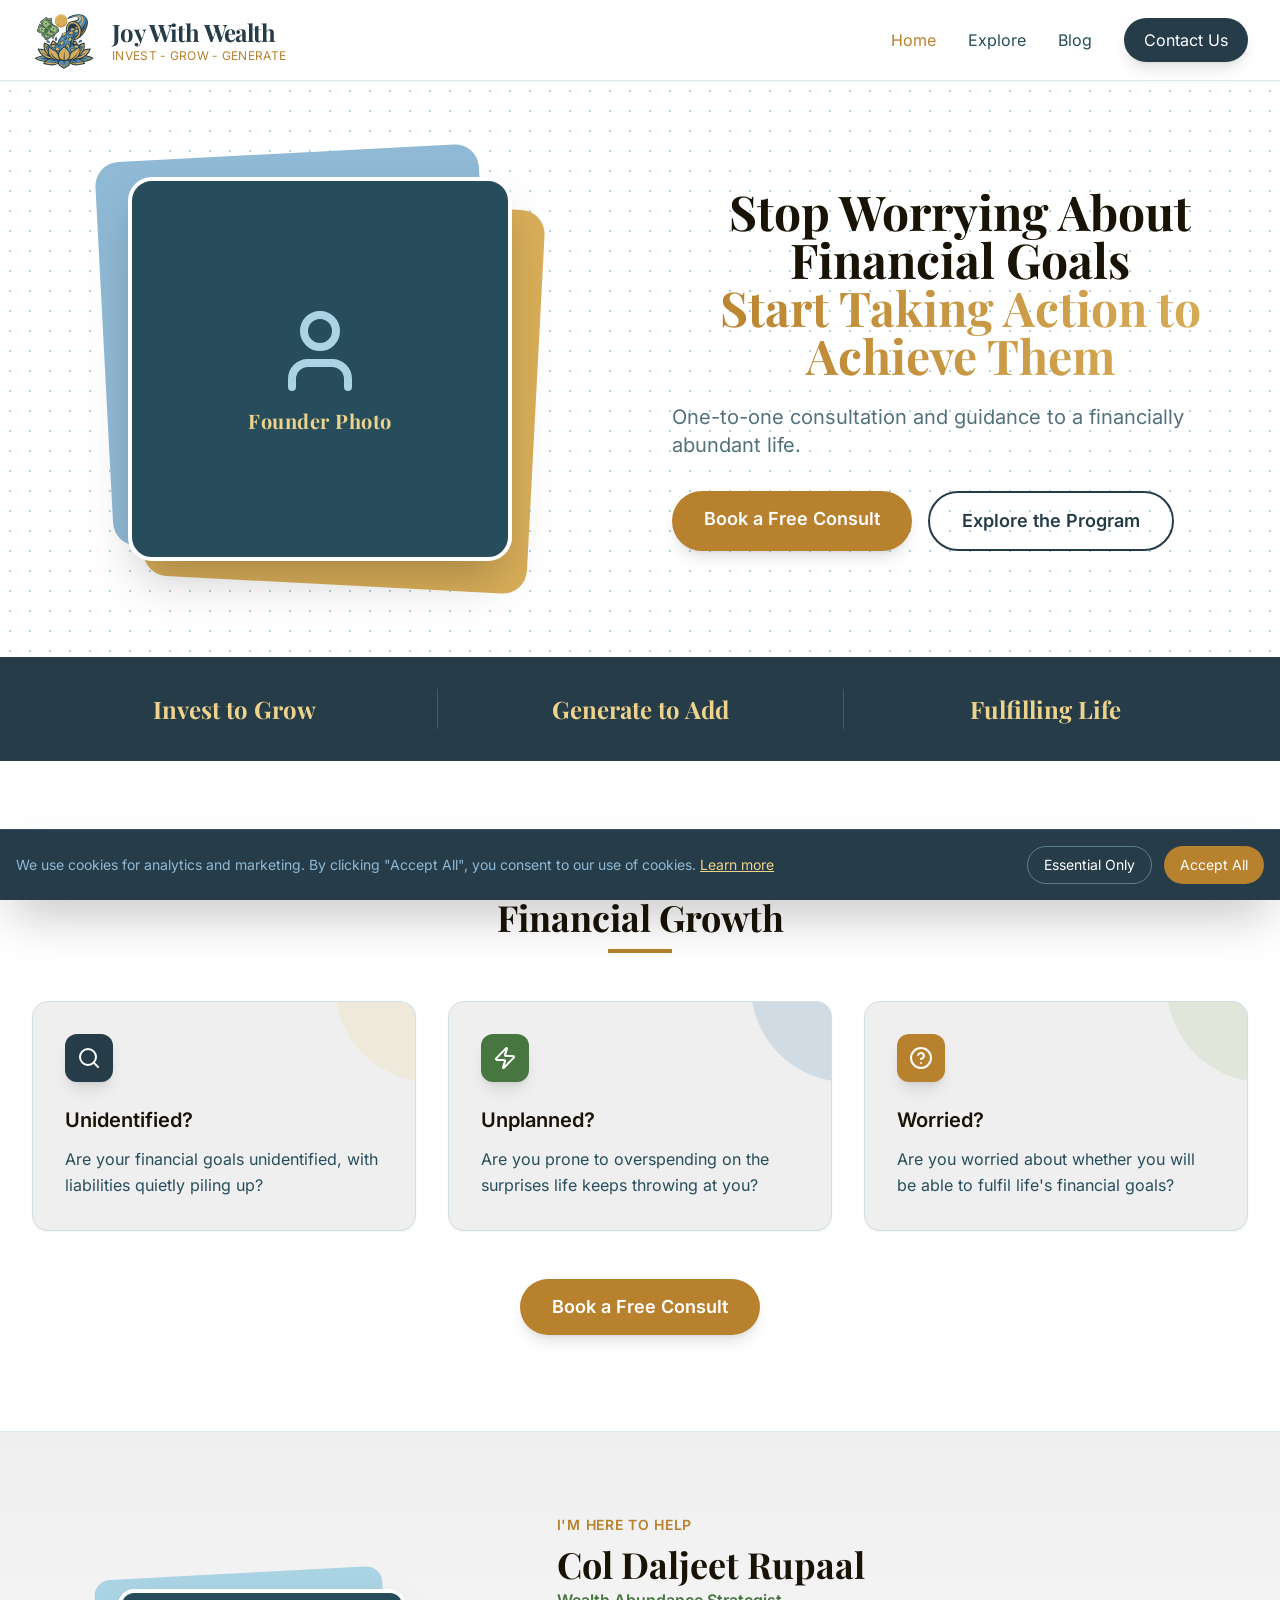
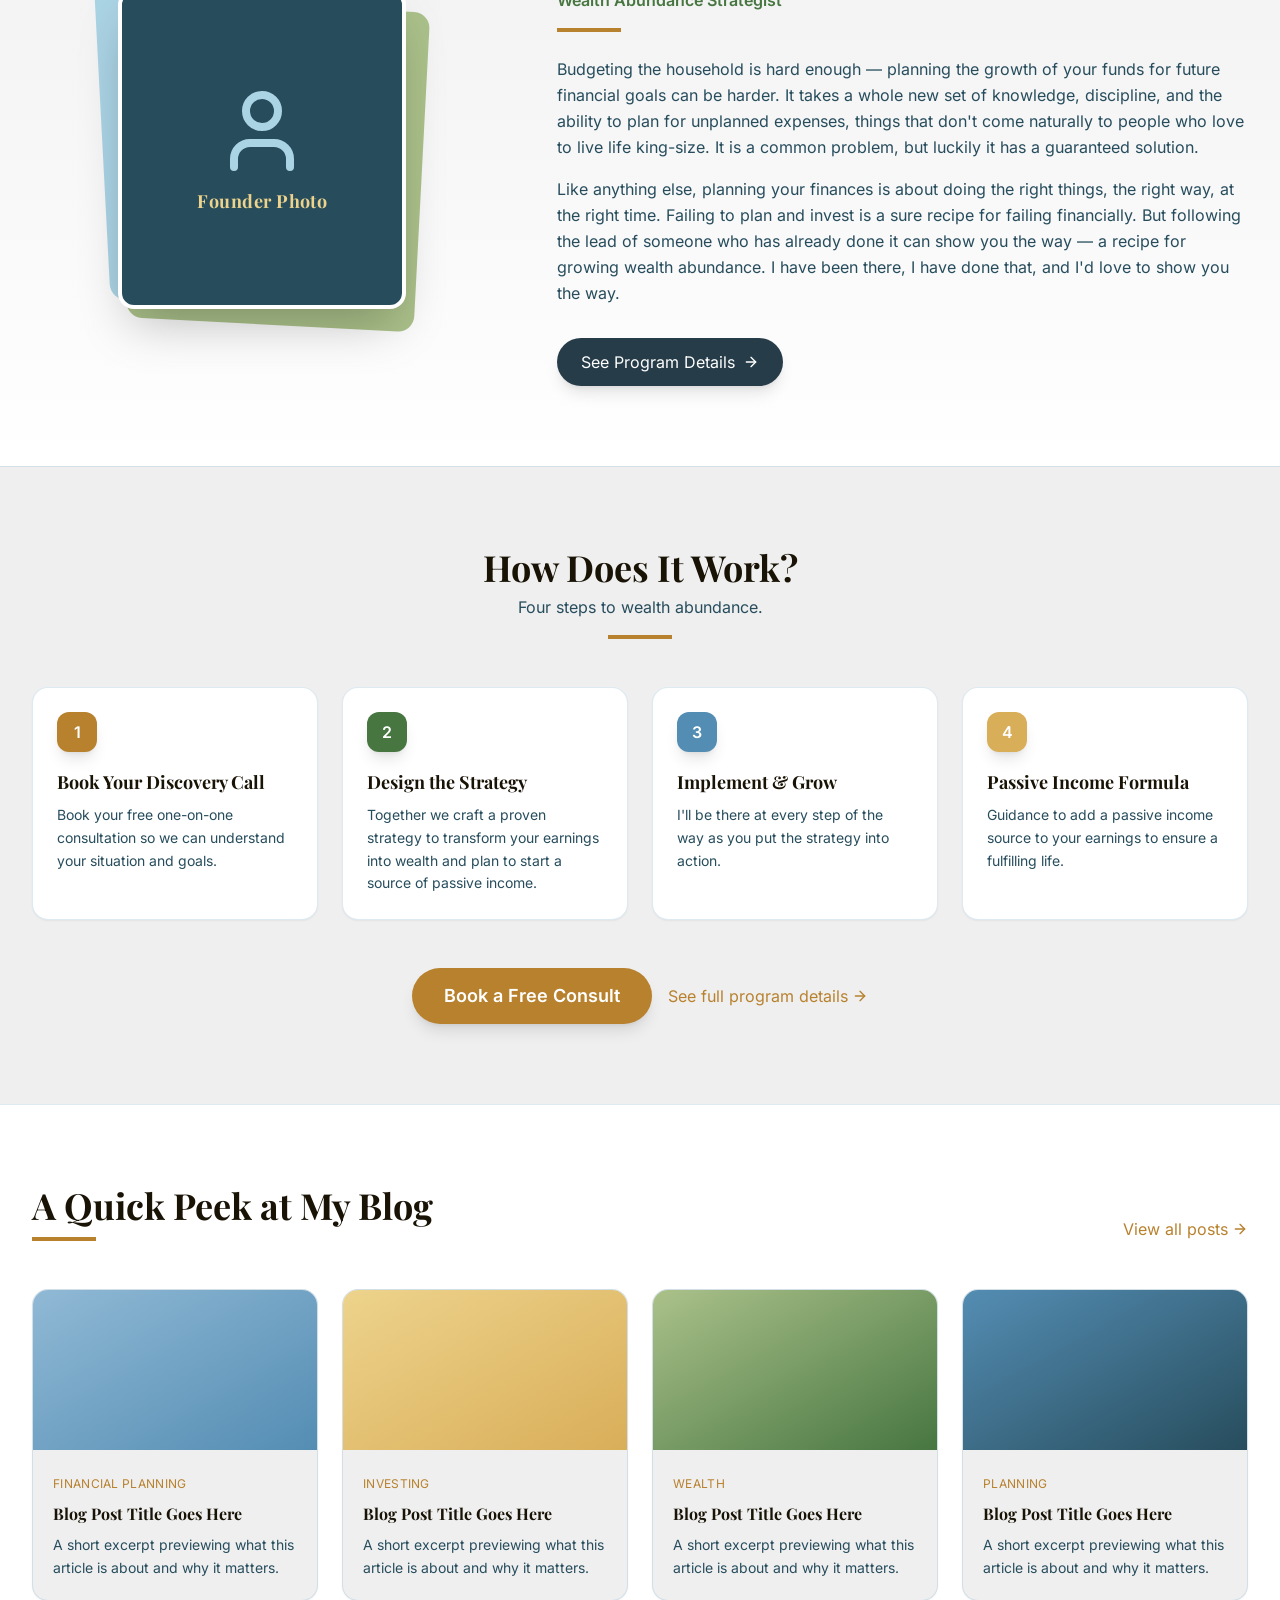
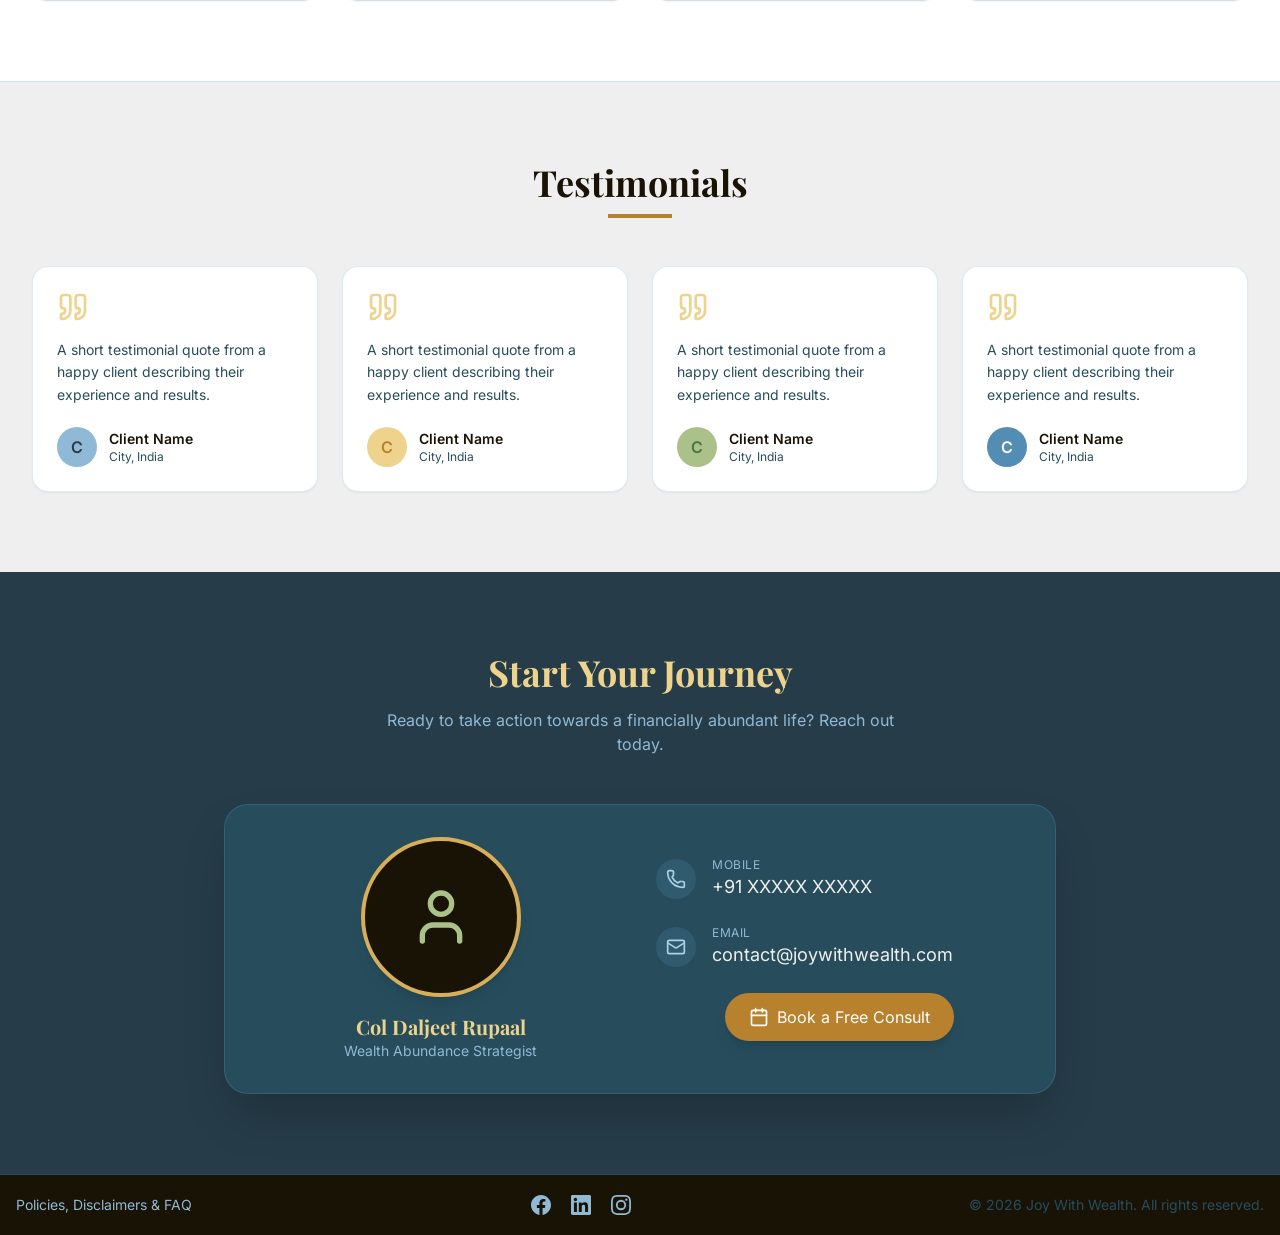
==== commit e05d1dd2: "Apply founder content edits, add social links, move icons to Lucide - Content: founder-requested cop" ====
--- a/index.html
+++ b/index.html
@@ -63,9 +63,7 @@
                 <!-- Mobile Menu Button -->
                 <div class="md:hidden flex items-center">
                     <button id="mobile-menu-btn" class="text-tar-blue hover:text-dark-goldenrod focus:outline-none" aria-label="Toggle menu">
-                        <svg class="h-8 w-8" fill="none" viewBox="0 0 24 24" stroke="currentColor">
-                            <path stroke-linecap="round" stroke-linejoin="round" stroke-width="2" d="M4 6h16M4 12h16M4 18h16"/>
-                        </svg>
+                        <i data-lucide="menu" class="h-8 w-8"></i>
                     </button>
                 </div>
             </div>
@@ -97,9 +95,7 @@
                         <!-- Placeholder - replace with actual founder photo (1:1 square) -->
                         <div class="relative w-80 h-80 sm:w-96 sm:h-96 bg-charcoal-blue rounded-3xl overflow-hidden shadow-2xl flex items-center justify-center border-4 border-pure-white">
                             <div class="text-center">
-                                <svg class="w-24 h-24 text-light-blue mx-auto mb-2" fill="currentColor" viewBox="0 0 20 20">
-                                    <path fill-rule="evenodd" d="M10 9a3 3 0 100-6 3 3 0 000 6zm-7 9a7 7 0 1114 0H3z" clip-rule="evenodd" />
-                                </svg>
+                                <i data-lucide="user" class="w-24 h-24 text-light-blue mx-auto mb-2"></i>
                                 <span class="text-light-gold font-serif text-xl tracking-wide">Founder Photo</span>
                             </div>
                         </div>
@@ -164,7 +160,7 @@
                 <div class="bg-off-white rounded-2xl p-8 border border-powder-blue/30 shadow-sm hover:shadow-md transition-shadow duration-300 relative overflow-hidden group">
                     <div class="absolute top-0 right-0 w-24 h-24 bg-light-gold/20 rounded-bl-full -mr-4 -mt-4 transition-transform group-hover:scale-110"></div>
                     <div class="w-12 h-12 bg-tar-blue rounded-xl flex items-center justify-center mb-6 text-pure-white shadow-lg">
-                        <svg class="w-6 h-6" fill="none" stroke="currentColor" viewBox="0 0 24 24"><path stroke-linecap="round" stroke-linejoin="round" stroke-width="2" d="M21 21l-6-6m2-5a7 7 0 11-14 0 7 7 0 0114 0z"></path></svg>
+                        <i data-lucide="search" class="w-6 h-6"></i>
                     </div>
                     <h3 class="text-xl font-bold text-pitch-black mb-3">Unidentified?</h3>
                     <p class="text-charcoal-blue leading-relaxed">
@@ -176,7 +172,7 @@
                 <div class="bg-off-white rounded-2xl p-8 border border-powder-blue/30 shadow-sm hover:shadow-md transition-shadow duration-300 relative overflow-hidden group">
                     <div class="absolute top-0 right-0 w-24 h-24 bg-air-force-blue/20 rounded-bl-full -mr-4 -mt-4 transition-transform group-hover:scale-110"></div>
                     <div class="w-12 h-12 bg-fern rounded-xl flex items-center justify-center mb-6 text-pure-white shadow-lg">
-                        <svg class="w-6 h-6" fill="none" stroke="currentColor" viewBox="0 0 24 24"><path stroke-linecap="round" stroke-linejoin="round" stroke-width="2" d="M13 10V3L4 14h7v7l9-11h-7z"></path></svg>
+                        <i data-lucide="zap" class="w-6 h-6"></i>
                     </div>
                     <h3 class="text-xl font-bold text-pitch-black mb-3">Unplanned?</h3>
                     <p class="text-charcoal-blue leading-relaxed">
@@ -188,7 +184,7 @@
                 <div class="bg-off-white rounded-2xl p-8 border border-powder-blue/30 shadow-sm hover:shadow-md transition-shadow duration-300 relative overflow-hidden group">
                     <div class="absolute top-0 right-0 w-24 h-24 bg-muted-olive/20 rounded-bl-full -mr-4 -mt-4 transition-transform group-hover:scale-110"></div>
                     <div class="w-12 h-12 bg-dark-goldenrod rounded-xl flex items-center justify-center mb-6 text-pure-white shadow-lg">
-                        <svg class="w-6 h-6" fill="none" stroke="currentColor" viewBox="0 0 24 24"><path stroke-linecap="round" stroke-linejoin="round" stroke-width="2" d="M8.228 9c.549-1.165 2.03-2 3.772-2 2.21 0 4 1.343 4 3 0 1.4-1.278 2.575-3.006 2.907-.542.104-.994.54-.994 1.093m0 3h.01M21 12a9 9 0 11-18 0 9 9 0 0118 0z"></path></svg>
+                        <i data-lucide="circle-help" class="w-6 h-6"></i>
                     </div>
                     <h3 class="text-xl font-bold text-pitch-black mb-3">Worried?</h3>
                     <p class="text-charcoal-blue leading-relaxed">
@@ -221,9 +217,7 @@
                         <!-- Placeholder - replace with actual founder photo -->
                         <div class="relative w-72 h-80 bg-charcoal-blue rounded-2xl overflow-hidden shadow-2xl flex items-center justify-center border-4 border-pure-white">
                             <div class="text-center">
-                                <svg class="w-20 h-20 text-light-blue mx-auto mb-2" fill="currentColor" viewBox="0 0 20 20">
-                                    <path fill-rule="evenodd" d="M10 9a3 3 0 100-6 3 3 0 000 6zm-7 9a7 7 0 1114 0H3z" clip-rule="evenodd" />
-                                </svg>
+                                <i data-lucide="user" class="w-24 h-24 text-light-blue mx-auto mb-2"></i>
                                 <span class="text-light-gold font-serif text-lg tracking-wide">Founder Photo</span>
                             </div>
                         </div>
@@ -245,7 +239,7 @@
                     <div class="flex justify-center md:justify-start">
                         <a href="/explore/" class="inline-flex items-center gap-2 px-6 py-3 bg-tar-blue text-pure-white rounded-full font-medium hover:bg-charcoal-blue transition-colors shadow-lg">
                             See Program Details
-                            <svg class="w-4 h-4" fill="none" stroke="currentColor" viewBox="0 0 24 24"><path stroke-linecap="round" stroke-linejoin="round" stroke-width="2" d="M14 5l7 7m0 0l-7 7m7-7H3"></path></svg>
+                            <i data-lucide="arrow-right" class="w-4 h-4"></i>
                         </a>
                     </div>
                 </div>
@@ -276,7 +270,7 @@
                 <div class="bg-pure-white rounded-2xl p-6 border border-powder-blue/30 shadow-sm">
                     <div class="w-10 h-10 bg-fern rounded-xl flex items-center justify-center text-pure-white shadow-lg font-bold mb-4">2</div>
                     <h3 class="font-serif font-bold text-pitch-black text-lg mb-2">Design the Strategy</h3>
-                    <p class="text-sm text-charcoal-blue leading-relaxed">Together we craft a proven strategy to transform your earnings into wealth and start a source of passive income.</p>
+                    <p class="text-sm text-charcoal-blue leading-relaxed">Together we craft a proven strategy to transform your earnings into wealth and plan to start a source of passive income.</p>
                 </div>
 
                 <div class="bg-pure-white rounded-2xl p-6 border border-powder-blue/30 shadow-sm">
@@ -299,7 +293,7 @@
                 </a>
                 <a href="/explore/" class="text-dark-goldenrod font-medium hover:text-honey-bronze transition-colors inline-flex items-center gap-1">
                     See full program details
-                    <svg class="w-4 h-4" fill="none" stroke="currentColor" viewBox="0 0 24 24"><path stroke-linecap="round" stroke-linejoin="round" stroke-width="2" d="M14 5l7 7m0 0l-7 7m7-7H3"></path></svg>
+                    <i data-lucide="arrow-right" class="w-4 h-4"></i>
                 </a>
             </div>
         </div>
@@ -317,7 +311,7 @@
                 </div>
                 <a href="/blog/" class="text-dark-goldenrod font-medium hover:text-honey-bronze transition-colors inline-flex items-center gap-1">
                     View all posts
-                    <svg class="w-4 h-4" fill="none" stroke="currentColor" viewBox="0 0 24 24"><path stroke-linecap="round" stroke-linejoin="round" stroke-width="2" d="M14 5l7 7m0 0l-7 7m7-7H3"></path></svg>
+                    <i data-lucide="arrow-right" class="w-4 h-4"></i>
                 </a>
             </div>
 
@@ -372,7 +366,7 @@
             <!-- Placeholder testimonials -->
             <div class="grid grid-cols-1 sm:grid-cols-2 lg:grid-cols-4 gap-6">
                 <div class="bg-pure-white rounded-2xl p-6 border border-powder-blue/30 shadow-sm flex flex-col">
-                    <svg class="w-8 h-8 text-light-gold mb-4" fill="currentColor" viewBox="0 0 24 24"><path d="M9.983 3v7.391c0 5.704-3.731 9.57-8.983 10.609l-.995-2.151c2.432-.917 3.995-3.638 3.995-5.849h-4v-10h9.983zm14.017 0v7.391c0 5.704-3.748 9.571-9 10.609l-.996-2.151c2.433-.917 3.996-3.638 3.996-5.849h-3.983v-10h9.983z"/></svg>
+                    <i data-lucide="quote" class="w-8 h-8 text-light-gold mb-4"></i>
                     <p class="text-charcoal-blue text-sm leading-relaxed flex-grow">A short testimonial quote from a happy client describing their experience and results.</p>
                     <div class="flex items-center gap-3 mt-5">
                         <div class="w-10 h-10 rounded-full bg-powder-blue flex items-center justify-center text-tar-blue font-bold">C</div>
@@ -383,7 +377,7 @@
                     </div>
                 </div>
                 <div class="bg-pure-white rounded-2xl p-6 border border-powder-blue/30 shadow-sm flex flex-col">
-                    <svg class="w-8 h-8 text-light-gold mb-4" fill="currentColor" viewBox="0 0 24 24"><path d="M9.983 3v7.391c0 5.704-3.731 9.57-8.983 10.609l-.995-2.151c2.432-.917 3.995-3.638 3.995-5.849h-4v-10h9.983zm14.017 0v7.391c0 5.704-3.748 9.571-9 10.609l-.996-2.151c2.433-.917 3.996-3.638 3.996-5.849h-3.983v-10h9.983z"/></svg>
+                    <i data-lucide="quote" class="w-8 h-8 text-light-gold mb-4"></i>
                     <p class="text-charcoal-blue text-sm leading-relaxed flex-grow">A short testimonial quote from a happy client describing their experience and results.</p>
                     <div class="flex items-center gap-3 mt-5">
                         <div class="w-10 h-10 rounded-full bg-light-gold flex items-center justify-center text-dark-goldenrod font-bold">C</div>
@@ -394,7 +388,7 @@
                     </div>
                 </div>
                 <div class="bg-pure-white rounded-2xl p-6 border border-powder-blue/30 shadow-sm flex flex-col">
-                    <svg class="w-8 h-8 text-light-gold mb-4" fill="currentColor" viewBox="0 0 24 24"><path d="M9.983 3v7.391c0 5.704-3.731 9.57-8.983 10.609l-.995-2.151c2.432-.917 3.995-3.638 3.995-5.849h-4v-10h9.983zm14.017 0v7.391c0 5.704-3.748 9.571-9 10.609l-.996-2.151c2.433-.917 3.996-3.638 3.996-5.849h-3.983v-10h9.983z"/></svg>
+                    <i data-lucide="quote" class="w-8 h-8 text-light-gold mb-4"></i>
                     <p class="text-charcoal-blue text-sm leading-relaxed flex-grow">A short testimonial quote from a happy client describing their experience and results.</p>
                     <div class="flex items-center gap-3 mt-5">
                         <div class="w-10 h-10 rounded-full bg-muted-olive flex items-center justify-center text-fern font-bold">C</div>
@@ -405,7 +399,7 @@
                     </div>
                 </div>
                 <div class="bg-pure-white rounded-2xl p-6 border border-powder-blue/30 shadow-sm flex flex-col">
-                    <svg class="w-8 h-8 text-light-gold mb-4" fill="currentColor" viewBox="0 0 24 24"><path d="M9.983 3v7.391c0 5.704-3.731 9.57-8.983 10.609l-.995-2.151c2.432-.917 3.995-3.638 3.995-5.849h-4v-10h9.983zm14.017 0v7.391c0 5.704-3.748 9.571-9 10.609l-.996-2.151c2.433-.917 3.996-3.638 3.996-5.849h-3.983v-10h9.983z"/></svg>
+                    <i data-lucide="quote" class="w-8 h-8 text-light-gold mb-4"></i>
                     <p class="text-charcoal-blue text-sm leading-relaxed flex-grow">A short testimonial quote from a happy client describing their experience and results.</p>
                     <div class="flex items-center gap-3 mt-5">
                         <div class="w-10 h-10 rounded-full bg-air-force-blue flex items-center justify-center text-pure-white font-bold">C</div>
@@ -433,9 +427,7 @@
                 <!-- Founder photo + name -->
                 <div class="flex flex-col items-center gap-4">
                     <div class="w-40 h-40 bg-pitch-black rounded-full flex items-center justify-center border-4 border-honey-bronze shadow-lg">
-                        <svg class="w-16 h-16 text-muted-olive" fill="none" stroke="currentColor" viewBox="0 0 24 24">
-                            <path stroke-linecap="round" stroke-linejoin="round" stroke-width="1.5" d="M16 7a4 4 0 11-8 0 4 4 0 018 0zM12 14a7 7 0 00-7 7h14a7 7 0 00-7-7z"></path>
-                        </svg>
+                        <i data-lucide="user" class="w-16 h-16 text-muted-olive"></i>
                     </div>
                     <div class="text-center">
                         <p class="font-serif text-xl text-light-gold">Col Daljeet Rupaal</p>
@@ -447,7 +439,7 @@
                 <div class="space-y-6 text-left">
                     <div class="flex items-center gap-4 group">
                         <div class="w-10 h-10 bg-air-force-blue/20 rounded-full flex items-center justify-center group-hover:bg-air-force-blue/40 transition-colors">
-                            <svg class="w-5 h-5 text-light-blue" fill="none" stroke="currentColor" viewBox="0 0 24 24"><path stroke-linecap="round" stroke-linejoin="round" stroke-width="2" d="M3 5a2 2 0 012-2h3.28a1 1 0 01.948.684l1.498 4.493a1 1 0 01-.502 1.21l-2.257 1.13a11.042 11.042 0 005.516 5.516l1.13-2.257a1 1 0 011.21-.502l4.493 1.498a1 1 0 01.684.949V19a2 2 0 01-2 2h-1C9.716 21 3 14.284 3 6V5z"></path></svg>
+                            <i data-lucide="phone" class="w-5 h-5 text-light-blue"></i>
                         </div>
                         <div>
                             <p class="text-xs text-powder-blue uppercase tracking-wider">Mobile</p>
@@ -458,7 +450,7 @@
 
                     <div class="flex items-center gap-4 group">
                         <div class="w-10 h-10 bg-air-force-blue/20 rounded-full flex items-center justify-center group-hover:bg-air-force-blue/40 transition-colors">
-                            <svg class="w-5 h-5 text-light-blue" fill="none" stroke="currentColor" viewBox="0 0 24 24"><path stroke-linecap="round" stroke-linejoin="round" stroke-width="2" d="M3 8l7.89 5.26a2 2 0 002.22 0L21 8M5 19h14a2 2 0 002-2V7a2 2 0 00-2-2H5a2 2 0 00-2 2v10a2 2 0 002 2z"></path></svg>
+                            <i data-lucide="mail" class="w-5 h-5 text-light-blue"></i>
                         </div>
                         <div>
                             <p class="text-xs text-powder-blue uppercase tracking-wider">Email</p>
@@ -469,7 +461,7 @@
                     <!-- Calendly booking link placeholder -->
                     <div class="flex justify-center">
                         <a href="#" class="inline-flex items-center gap-2 px-6 py-3 bg-dark-goldenrod text-pure-white rounded-full font-medium hover:bg-honey-bronze transition-colors shadow-lg text-center">
-                            <svg class="w-5 h-5 flex-shrink-0" fill="none" stroke="currentColor" viewBox="0 0 24 24"><path stroke-linecap="round" stroke-linejoin="round" stroke-width="2" d="M8 7V3m8 4V3m-9 8h10M5 21h14a2 2 0 002-2V7a2 2 0 00-2-2H5a2 2 0 00-2 2v12a2 2 0 002 2z"></path></svg>
+                            <i data-lucide="calendar" class="w-5 h-5 flex-shrink-0"></i>
                             Book a Free Consult
                         </a>
                     </div>
@@ -482,13 +474,28 @@
     <!-- Footer -->
     <footer class="bg-pitch-black py-5 border-t border-charcoal-blue">
         <div class="max-w-7xl mx-auto px-4">
-            <div class="flex flex-col sm:flex-row justify-between items-center gap-3">
+            <div class="flex flex-col sm:flex-row justify-between items-center gap-4">
                 <a href="/policies/" class="text-sm text-powder-blue hover:text-light-gold transition-colors">Policies, Disclaimers &amp; FAQ</a>
+                <div class="flex items-center gap-5">
+                    <!-- TODO: replace href with the Facebook page URL for "Daljeet Singh Rupaal" -->
+                    <a href="#" aria-label="Facebook" class="text-powder-blue hover:text-light-gold transition-colors">
+                        <i data-lucide="facebook" class="w-5 h-5"></i>
+                    </a>
+                    <a href="https://www.linkedin.com/in/daljeet-rupaal" target="_blank" rel="noopener noreferrer" aria-label="LinkedIn" class="text-powder-blue hover:text-light-gold transition-colors">
+                        <i data-lucide="linkedin" class="w-5 h-5"></i>
+                    </a>
+                    <a href="https://www.instagram.com/daljeetrupaal" target="_blank" rel="noopener noreferrer" aria-label="Instagram" class="text-powder-blue hover:text-light-gold transition-colors">
+                        <i data-lucide="instagram" class="w-5 h-5"></i>
+                    </a>
+                </div>
                 <p class="text-charcoal-blue text-sm">&copy; 2026 Joy With Wealth. All rights reserved.</p>
             </div>
         </div>
     </footer>
 
+    <!-- Icons (self-hosted Lucide) -->
+    <script src="/assets/js/lucide.min.js"></script>
+    <script src="/assets/js/brand-icons.js"></script>
     <!-- Common JS (mobile menu, cookie consent, analytics) -->
     <script src="/assets/js/common.js"></script>
 </body>
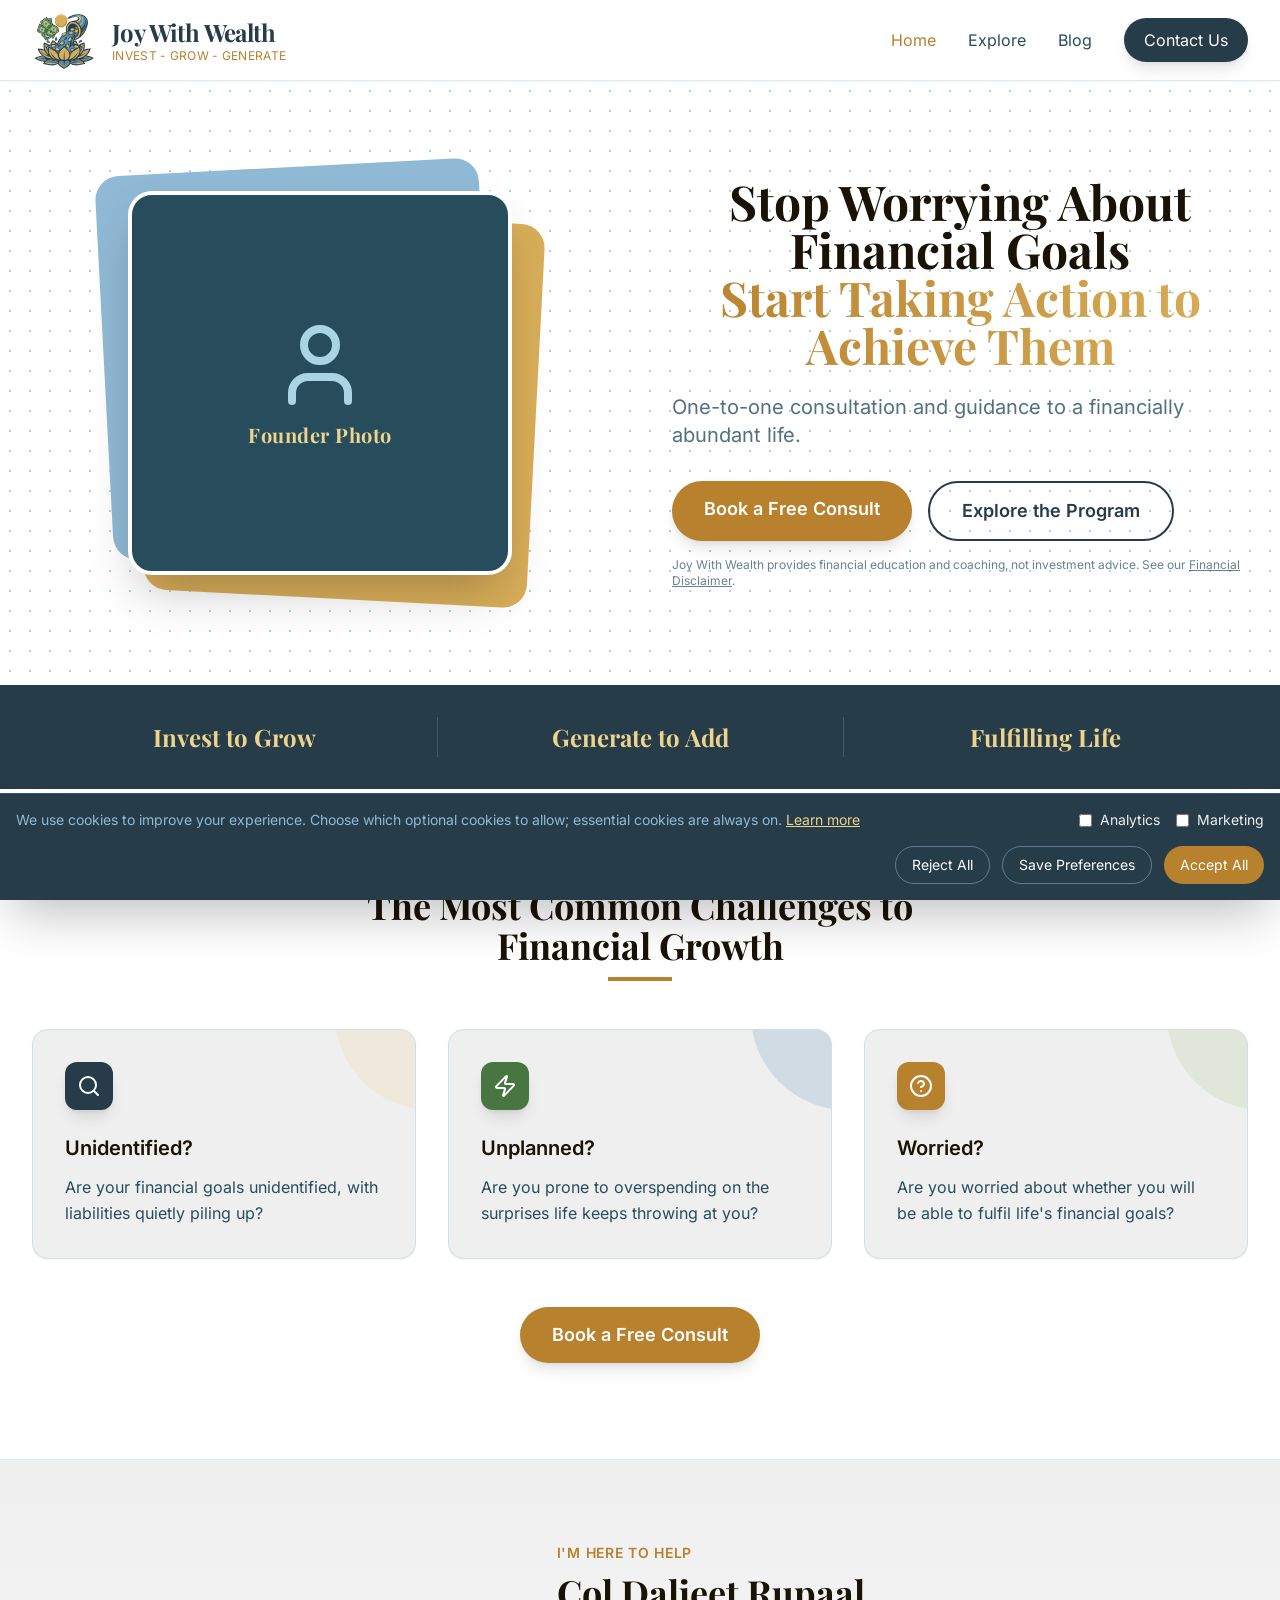
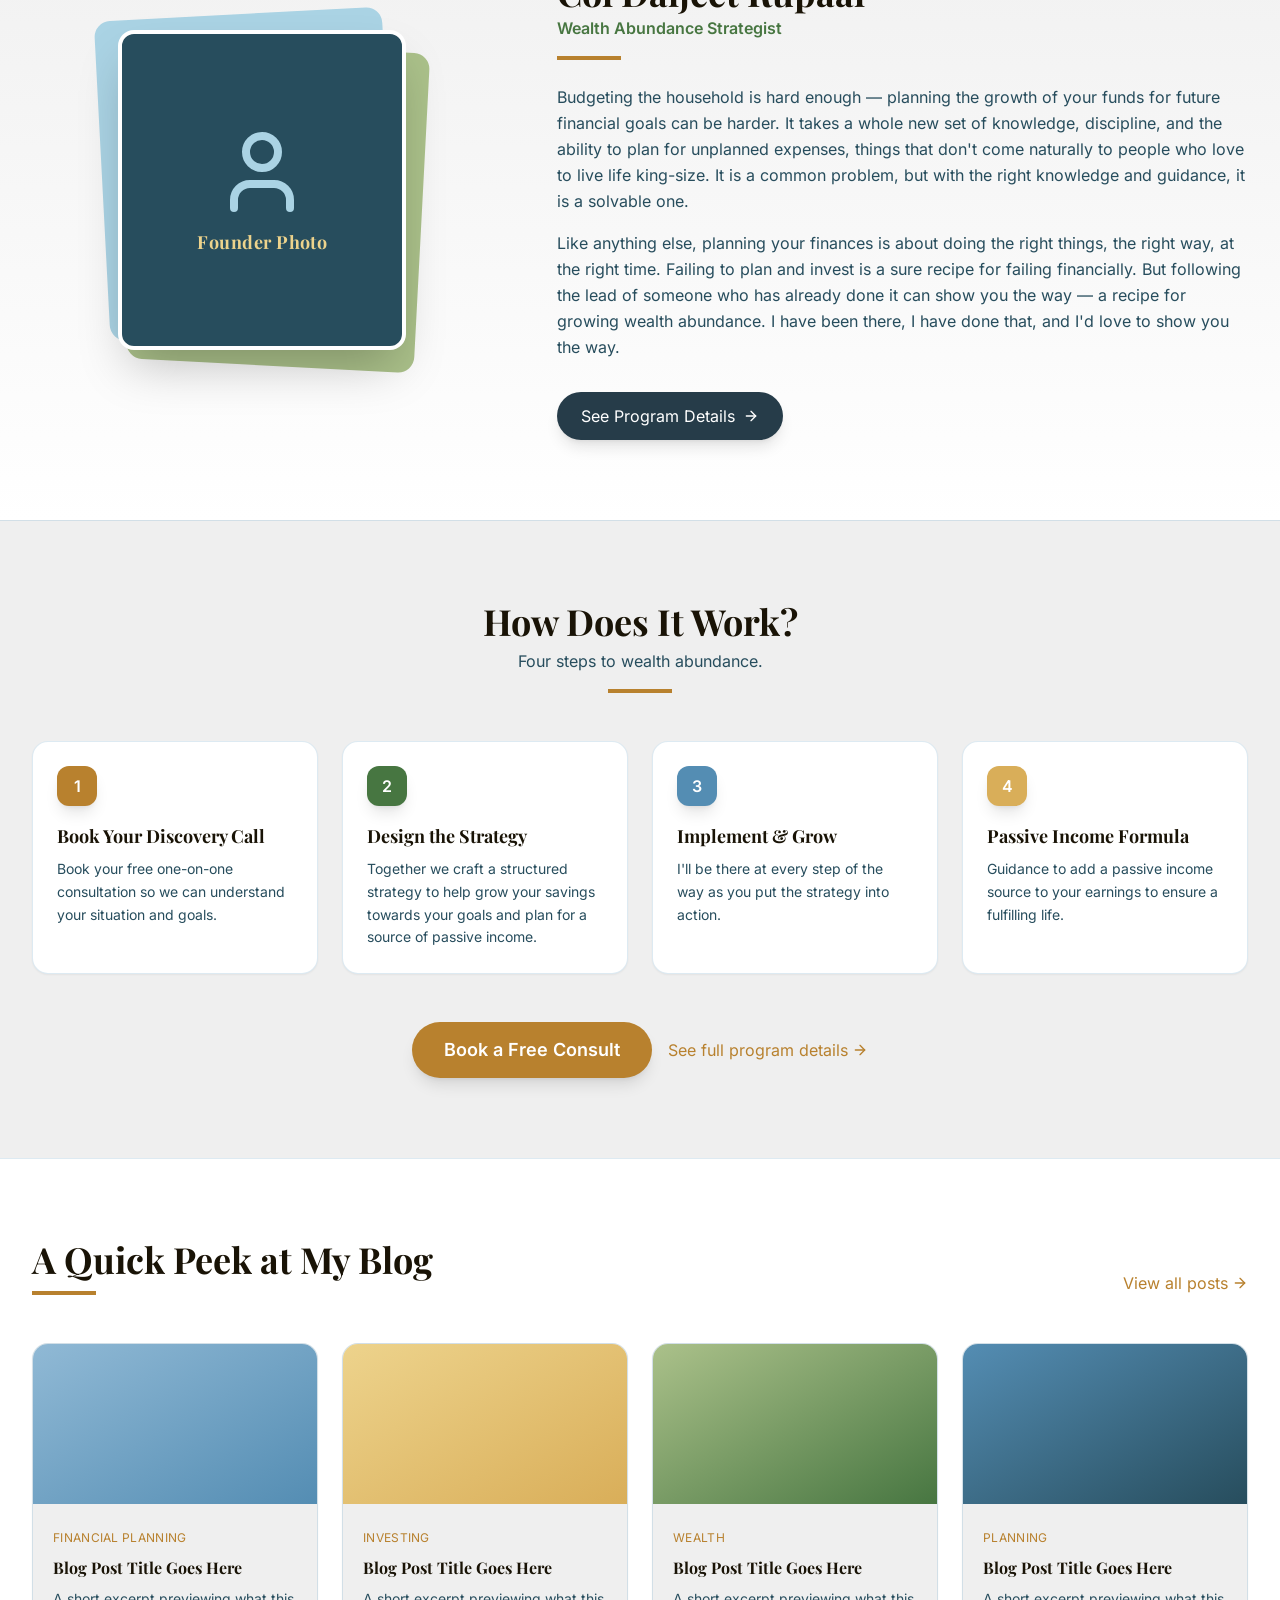
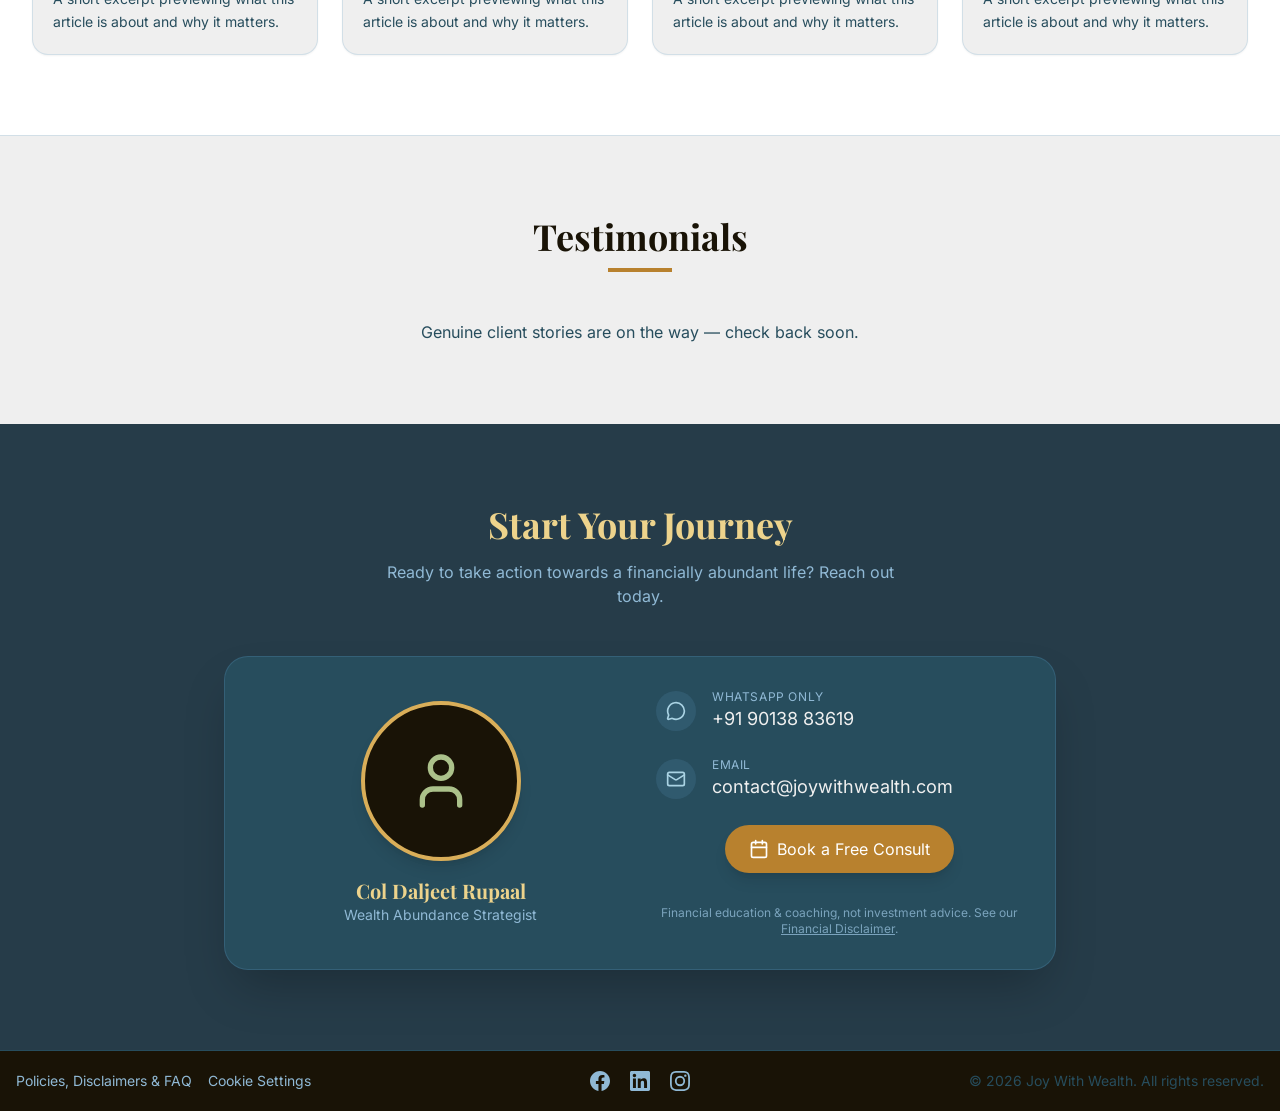
==== commit 309c7118: "Apply India compliance fixes across site and policies - Advertising/SEBI: drop "guaranteed solution"" ====
--- a/index.html
+++ b/index.html
@@ -119,6 +119,7 @@
                             Explore the Program
                         </a>
                     </div>
+                    <p class="mt-4 text-xs text-charcoal-blue/70 max-w-xl mx-auto md:mx-0">Joy With Wealth provides financial education and coaching, not investment advice. See our <a href="/policies/#financial-disclaimer" class="underline hover:text-dark-goldenrod">Financial Disclaimer</a>.</p>
                 </div>
 
             </div>
@@ -231,7 +232,7 @@
                     <p class="text-fern font-semibold mb-4">Wealth Abundance Strategist</p>
                     <div class="w-16 h-1 bg-dark-goldenrod mb-6 mx-auto md:mx-0"></div>
                     <p class="text-charcoal-blue mb-4 leading-relaxed">
-                        Budgeting the household is hard enough &mdash; planning the growth of your funds for future financial goals can be harder. It takes a whole new set of knowledge, discipline, and the ability to plan for unplanned expenses, things that don't come naturally to people who love to live life king-size. It is a common problem, but luckily it has a guaranteed solution.
+                        Budgeting the household is hard enough &mdash; planning the growth of your funds for future financial goals can be harder. It takes a whole new set of knowledge, discipline, and the ability to plan for unplanned expenses, things that don't come naturally to people who love to live life king-size. It is a common problem, but with the right knowledge and guidance, it is a solvable one.
                     </p>
                     <p class="text-charcoal-blue mb-8 leading-relaxed">
                         Like anything else, planning your finances is about doing the right things, the right way, at the right time. Failing to plan and invest is a sure recipe for failing financially. But following the lead of someone who has already done it can show you the way &mdash; a recipe for growing wealth abundance. I have been there, I have done that, and I'd love to show you the way.
@@ -270,7 +271,7 @@
                 <div class="bg-pure-white rounded-2xl p-6 border border-powder-blue/30 shadow-sm">
                     <div class="w-10 h-10 bg-fern rounded-xl flex items-center justify-center text-pure-white shadow-lg font-bold mb-4">2</div>
                     <h3 class="font-serif font-bold text-pitch-black text-lg mb-2">Design the Strategy</h3>
-                    <p class="text-sm text-charcoal-blue leading-relaxed">Together we craft a proven strategy to transform your earnings into wealth and plan to start a source of passive income.</p>
+                    <p class="text-sm text-charcoal-blue leading-relaxed">Together we craft a structured strategy to help grow your savings towards your goals and plan for a source of passive income.</p>
                 </div>
 
                 <div class="bg-pure-white rounded-2xl p-6 border border-powder-blue/30 shadow-sm">
@@ -363,53 +364,8 @@
                 <div class="w-16 h-1 bg-dark-goldenrod mx-auto"></div>
             </div>
 
-            <!-- Placeholder testimonials -->
-            <div class="grid grid-cols-1 sm:grid-cols-2 lg:grid-cols-4 gap-6">
-                <div class="bg-pure-white rounded-2xl p-6 border border-powder-blue/30 shadow-sm flex flex-col">
-                    <i data-lucide="quote" class="w-8 h-8 text-light-gold mb-4"></i>
-                    <p class="text-charcoal-blue text-sm leading-relaxed flex-grow">A short testimonial quote from a happy client describing their experience and results.</p>
-                    <div class="flex items-center gap-3 mt-5">
-                        <div class="w-10 h-10 rounded-full bg-powder-blue flex items-center justify-center text-tar-blue font-bold">C</div>
-                        <div>
-                            <p class="font-semibold text-pitch-black text-sm">Client Name</p>
-                            <p class="text-xs text-charcoal-blue">City, India</p>
-                        </div>
-                    </div>
-                </div>
-                <div class="bg-pure-white rounded-2xl p-6 border border-powder-blue/30 shadow-sm flex flex-col">
-                    <i data-lucide="quote" class="w-8 h-8 text-light-gold mb-4"></i>
-                    <p class="text-charcoal-blue text-sm leading-relaxed flex-grow">A short testimonial quote from a happy client describing their experience and results.</p>
-                    <div class="flex items-center gap-3 mt-5">
-                        <div class="w-10 h-10 rounded-full bg-light-gold flex items-center justify-center text-dark-goldenrod font-bold">C</div>
-                        <div>
-                            <p class="font-semibold text-pitch-black text-sm">Client Name</p>
-                            <p class="text-xs text-charcoal-blue">City, India</p>
-                        </div>
-                    </div>
-                </div>
-                <div class="bg-pure-white rounded-2xl p-6 border border-powder-blue/30 shadow-sm flex flex-col">
-                    <i data-lucide="quote" class="w-8 h-8 text-light-gold mb-4"></i>
-                    <p class="text-charcoal-blue text-sm leading-relaxed flex-grow">A short testimonial quote from a happy client describing their experience and results.</p>
-                    <div class="flex items-center gap-3 mt-5">
-                        <div class="w-10 h-10 rounded-full bg-muted-olive flex items-center justify-center text-fern font-bold">C</div>
-                        <div>
-                            <p class="font-semibold text-pitch-black text-sm">Client Name</p>
-                            <p class="text-xs text-charcoal-blue">City, India</p>
-                        </div>
-                    </div>
-                </div>
-                <div class="bg-pure-white rounded-2xl p-6 border border-powder-blue/30 shadow-sm flex flex-col">
-                    <i data-lucide="quote" class="w-8 h-8 text-light-gold mb-4"></i>
-                    <p class="text-charcoal-blue text-sm leading-relaxed flex-grow">A short testimonial quote from a happy client describing their experience and results.</p>
-                    <div class="flex items-center gap-3 mt-5">
-                        <div class="w-10 h-10 rounded-full bg-air-force-blue flex items-center justify-center text-pure-white font-bold">C</div>
-                        <div>
-                            <p class="font-semibold text-pitch-black text-sm">Client Name</p>
-                            <p class="text-xs text-charcoal-blue">City, India</p>
-                        </div>
-                    </div>
-                </div>
-            </div>
+            <!-- Real testimonials to be added here, only with written client consent. -->
+            <p class="text-center text-charcoal-blue max-w-xl mx-auto">Genuine client stories are on the way &mdash; check back soon.</p>
         </div>
     </section>
 
@@ -439,12 +395,11 @@
                 <div class="space-y-6 text-left">
                     <div class="flex items-center gap-4 group">
                         <div class="w-10 h-10 bg-air-force-blue/20 rounded-full flex items-center justify-center group-hover:bg-air-force-blue/40 transition-colors">
-                            <i data-lucide="phone" class="w-5 h-5 text-light-blue"></i>
+                            <i data-lucide="message-circle" class="w-5 h-5 text-light-blue"></i>
                         </div>
                         <div>
-                            <p class="text-xs text-powder-blue uppercase tracking-wider">Mobile</p>
-                            <!-- Replace with actual phone number before launch -->
-                            <p class="text-lg font-medium text-off-white">+91 XXXXX XXXXX</p>
+                            <p class="text-xs text-powder-blue uppercase tracking-wider">WhatsApp only</p>
+                            <a href="https://wa.me/919013883619" target="_blank" rel="noopener noreferrer" class="text-lg font-medium text-off-white hover:text-light-gold transition-colors">+91 90138 83619</a>
                         </div>
                     </div>
 
@@ -458,13 +413,14 @@
                         </div>
                     </div>
 
-                    <!-- Calendly booking link placeholder -->
+                    <!-- Calendly free 45-min consultation -->
                     <div class="flex justify-center">
-                        <a href="#" class="inline-flex items-center gap-2 px-6 py-3 bg-dark-goldenrod text-pure-white rounded-full font-medium hover:bg-honey-bronze transition-colors shadow-lg text-center">
+                        <a href="https://calendly.com/joywithwealth/45-min" target="_blank" rel="noopener noreferrer" class="inline-flex items-center gap-2 px-6 py-3 bg-dark-goldenrod text-pure-white rounded-full font-medium hover:bg-honey-bronze transition-colors shadow-lg text-center">
                             <i data-lucide="calendar" class="w-5 h-5 flex-shrink-0"></i>
                             Book a Free Consult
                         </a>
                     </div>
+                    <p class="text-xs text-powder-blue/80 text-center pt-2">Financial education &amp; coaching, not investment advice. See our <a href="/policies/#financial-disclaimer" class="underline hover:text-light-gold">Financial Disclaimer</a>.</p>
                 </div>
 
             </div>
@@ -475,7 +431,10 @@
     <footer class="bg-pitch-black py-5 border-t border-charcoal-blue">
         <div class="max-w-7xl mx-auto px-4">
             <div class="flex flex-col sm:flex-row justify-between items-center gap-4">
-                <a href="/policies/" class="text-sm text-powder-blue hover:text-light-gold transition-colors">Policies, Disclaimers &amp; FAQ</a>
+                <div class="flex flex-wrap items-center justify-center gap-x-4 gap-y-1">
+                    <a href="/policies/" class="text-sm text-powder-blue hover:text-light-gold transition-colors">Policies, Disclaimers &amp; FAQ</a>
+                    <button type="button" onclick="if(window.jwwManageConsent)jwwManageConsent()" class="text-sm text-powder-blue hover:text-light-gold transition-colors bg-transparent border-0 p-0 cursor-pointer">Cookie Settings</button>
+                </div>
                 <div class="flex items-center gap-5">
                     <!-- TODO: replace href with the Facebook page URL for "Daljeet Singh Rupaal" -->
                     <a href="#" aria-label="Facebook" class="text-powder-blue hover:text-light-gold transition-colors">
